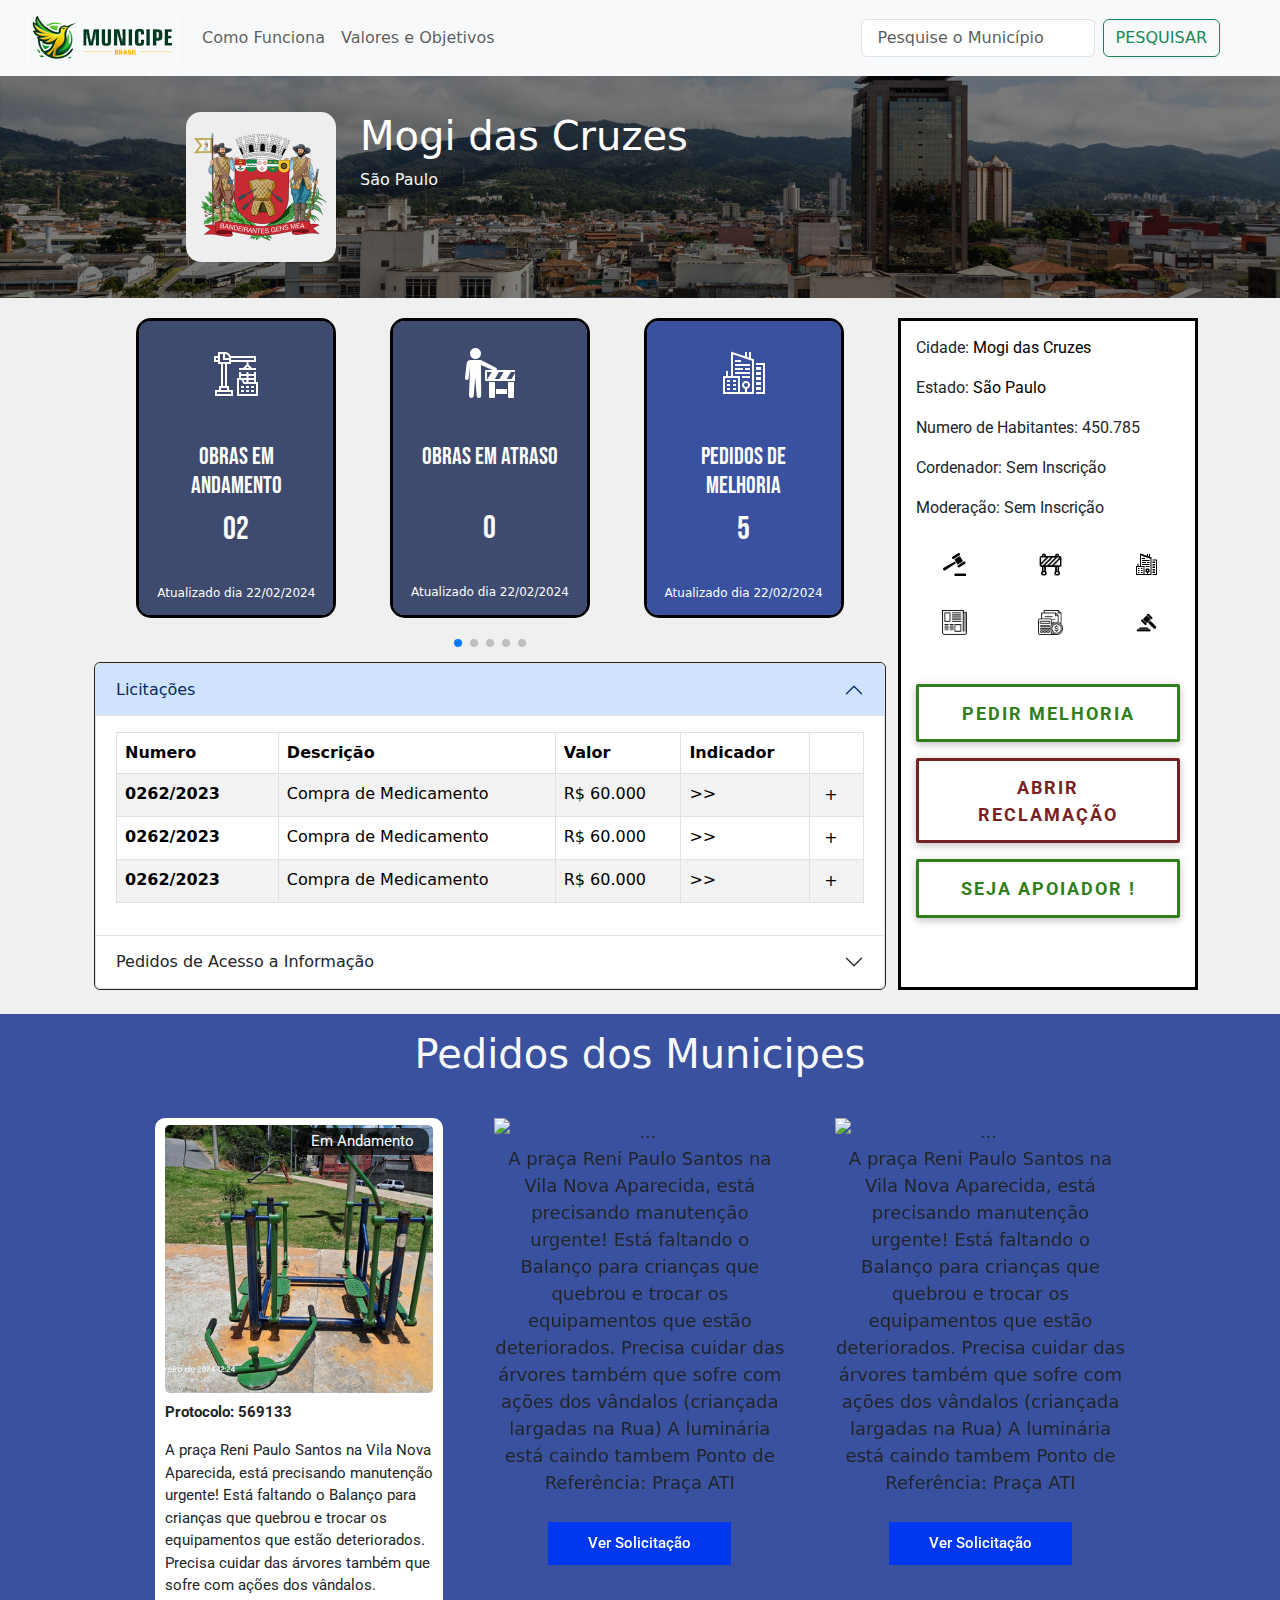
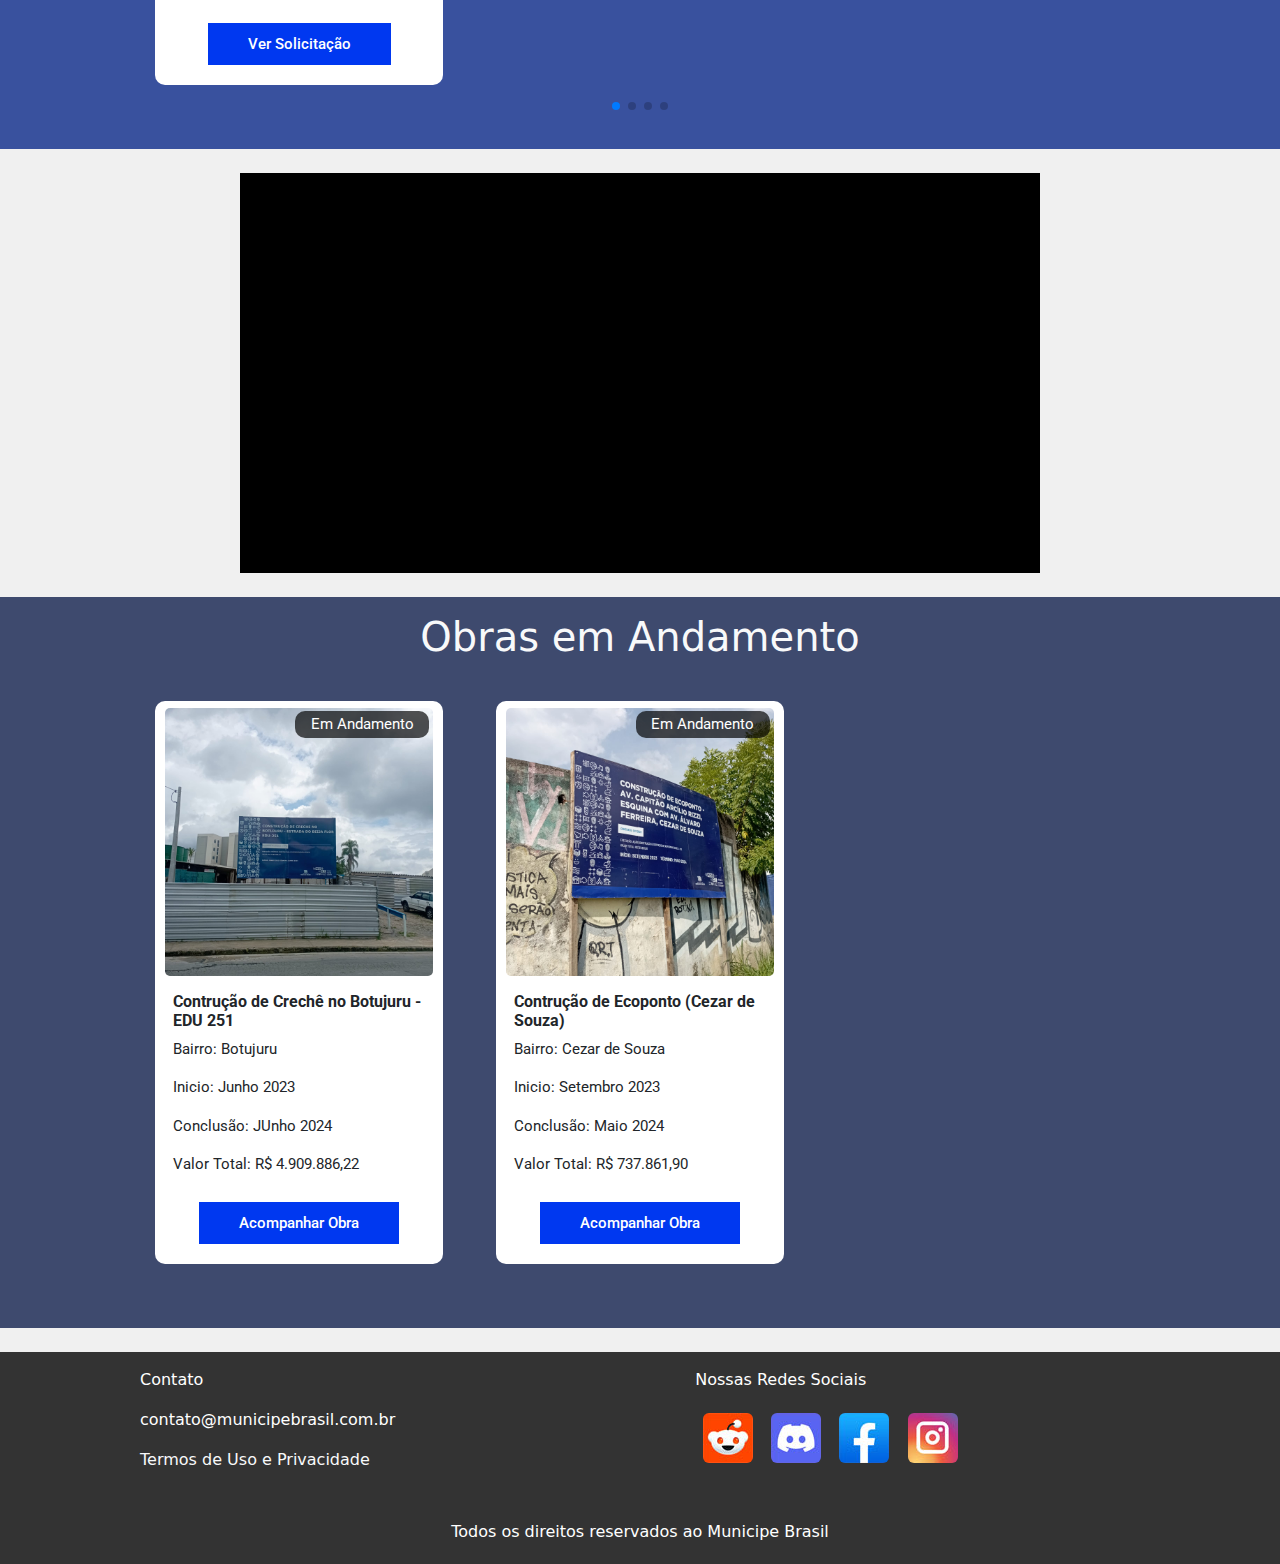
==== Index.html @ 475b44c8 "teste" ====
<!DOCTYPE html>
<html lang="pt-br">

<head>
  <meta charset="UTF-8">
  <meta name="viewport" content="width=device-width, initial-scale=1.0">
  <title>Mogi das Cruzes</title>
  <link rel="stylesheet" href="CSS/bootstrap.min.css">
  <link rel="stylesheet" href="https://cdn.jsdelivr.net/npm/swiper@11/swiper-bundle.min.css" />
  <link rel="stylesheet" href="CSS/style.css">
  <script src="JavaScript/bootstrap.min.js"></script>
  <script src="https://cdn.jsdelivr.net/npm/swiper@11/swiper-bundle.min.js"></script>
  <script src="JavaScript/script.js"></script>
</head>

<body>

  <nav class="navbar navbar-expand-lg bg-body-tertiary responsive_navbar">
    <div class="container-fluid">
      <a class="navbar-brand ps-3" href="index.html">
        <img src="IMG/Logo/Logo-Completo-Horizontal.png" alt=""></a>
      <button class="navbar-toggler" type="button" data-bs-toggle="collapse" data-bs-target="#navbarSupportedContent"
        aria-controls="navbarSupportedContent" aria-expanded="false" aria-label="Toggle navigation">
        <span class="navbar-toggler-icon"></span>
      </button>
      <div class="collapse navbar-collapse" id="navbarSupportedContent">
        <ul class="navbar-nav me-auto mb-2 mb-lg-0">
          <li class="nav-item">
            <a class="nav-link" href="#">Como Funciona</a>
          </li>
          <li class="nav-item">
            <a class="nav-link" href="#">Valores e Objetivos</a>
          </li>
        </ul>
        <form class="d-flex pe-5" role="search">
          <input class="form-control me-2 ps-3 pe-3" type="search" placeholder="Pesquise o Município"
            aria-label="Search">
          <button class="btn btn-outline-success" type="submit">PESQUISAR</button>
        </form>
      </div>
    </div>
  </nav>

  <!-- Header Prefeitura -->

  <section class="fundo_section_prefeitura container-fluid">
    <div class="container-fluid">
      <div class="row text-center p-3">
        <div class="col remover_coluna"></div>
        <div class="col logo_cidade">
          <img class="imagem-fluid" src="MogiDasCruzes/Logo_IMG/logo-mogi-das-cruzes.jpg" alt="">
        </div>
        <div class="col-6 text-start text-light reponsive_prefeitura">
          <a href="index.html" class="text_link_branco">
            <h1>Mogi das Cruzes</h1>
          </a>
          <p>São Paulo</p>
        </div>
        <div class="col remover_coluna"></div>
        <div class="col remover_coluna"></div>
      </div>
    </div>
  </section>

  <section>
    <div class="row container d-flex m-auto">
      <div class="col">
        <div class="flex_colum">
          <div class="largura_responsiva_unica">
            <div class="swiper mySwiper">
              <div class="swiper-wrapper">
                <div class="swiper-slide">
                  <div class="card1">
                    <div class="card__content1">
                      <br>
                      <div class="img_card">
                        <img src="IMG/Icones/contrucao-obra.png" alt="">
                      </div>
                      <div class="text_card">
                        <h4>Obras em Andamento</h4>
                        <h2>02</h2>
                        <p>Atualizado dia 22/02/2024</p>
                      </div>
                    </div>
                  </div>
                </div>
                <div class="swiper-slide">
                  <div class="card1">
                    <div class="card__content1">
                      <br>
                      <div class="img_card">
                        <img src="IMG/Icones/obra-parada.png" alt="">
                      </div>
                      <div class="text_card">
                        <h4>Obras em Atraso</h4>
                        <h2 style="margin-top: 28px;">0</h2>
                        <p>Atualizado dia 22/02/2024</p>
                      </div>
                    </div>
                  </div>
                </div>
                <div class="swiper-slide">
                  <div class="card1">
                    <div class="card__content1" style="background-color: #39519e;">
                      <br>
                      <div class="img_card">
                        <img src="IMG/Icones/pedido-melhoria.png" alt="">
                      </div>
                      <div class="text_card">
                        <h4>Pedidos de Melhoria</h4>
                        <h2>5</h2>
                        <p>Atualizado dia 22/02/2024</p>
                      </div>
                    </div>
                  </div>
                </div>
                <div class="swiper-slide">
                  <div class="swiper-slide">
                    <div class="card1">
                      <div class="card__content1" style="background-color: #39519e;">
                        <br>
                        <div class="img_card">
                          <img src="IMG/Icones/pedido-aberto.png" alt="">
                        </div>
                        <div class="text_card">
                          <h4>Pedidos em Aberto</h4>
                          <h2 style="margin-top: 28px;">5</h2>
                          <p>Atualizado dia 22/02/2024</p>
                        </div>
                      </div>
                    </div>
                  </div>
                </div>
                <div class="swiper-slide">
                  <div class="swiper-slide">
                    <div class="card1">
                      <div class="card__content1" style="background-color: #5c496e;">
                        <br>
                        <div class="img_card">
                          <img src="IMG/Icones/acesso-informacao.png" alt="">
                        </div>
                        <div class="text_card">
                          <h4>Acesso a Informação</h4>
                          <h2>0</h2>
                          <p>Atualizado dia 22/02/2024</p>
                        </div>
                      </div>
                    </div>
                  </div>
                </div>
              </div>
              <br>
              <div class="swiper-pagination"></div>
              <div class="swiper-button-next"></div>
              <div class="swiper-button-prev"></div>
            </div>
          </div>
          <div class="accordion border border-dark rounded" id="accordionExample">
            <div class="accordion-item ">
              <h2 class="accordion-header">
                <button class="accordion-button" type="button" data-bs-toggle="collapse" data-bs-target="#collapseOne"
                  aria-expanded="true" aria-controls="collapseOne">
                  Licitações
                </button>
              </h2>
              <div id="collapseOne" class="accordion-collapse collapse show" data-bs-parent="#accordionExample">
                <div class="accordion-body">
                  <table class="table table-striped table-bordered" id="myTable">
                    <thead>
                      <tr>
                        <th scope="col" class="tabela_numero">Numero</th>
                        <th scope="col" class="tabela_descricao">Descrição</th>
                        <th scope="col" class="tabela_valor">Valor</th>
                        <th scope="col" class="tabela_indicador">Indicador</th>
                        <th scope="col" class="tabela_button1"></th>
                        <th scope="col" class="tabela_button_mobile"></th>
                      </tr>
                    </thead>
                    <tbody class="text-start">
                      <tr>
                        <th scope="row">
                          <span class="me-3">0262/2023</span>
                          <button class="btn btn-primary button_tabela_mobile" type="button" data-bs-toggle="collapse"
                            data-bs-target="#collapseExample1" aria-expanded="false" aria-controls="collapseExample">
                            Abrir Licitação </button>
                          <div class="collapse mt-2" id="collapseExample1">
                            <div class="card card-body">
                              <p>Numero: 0262/2023</p>
                              <p>Descrição: Compra de Medicamento</p>
                              <p>Valor: R$ 60.000</p>
                              <a href="#">
                                <p>Ver Mais detalhes</p>
                              </a>
                            </div>
                          </div>
                        </th>
                        <td class="tabela_descricao">Compra de Medicamento</td>
                        <td class="tabela_valor">R$ 60.000</td>
                        <td class="tabela_indicador">>></td>
                        <td colspan="2" class="button_mais"><button> + </button></td>
                      </tr>
                      <tr>
                        <th scope="row">
                          <span class="me-3">0262/2023</span>
                          <button class="btn btn-primary button_tabela_mobile" type="button" data-bs-toggle="collapse"
                            data-bs-target="#collapseExample2" aria-expanded="false" aria-controls="collapseExample">
                            Abrir Licitação </button>
                          <div class="collapse mt-2" id="collapseExample2">
                            <div class="card card-body">
                              <p>Numero: 0262/2023</p>
                              <p>Descrição: Compra de Medicamento</p>
                              <p>Valor: R$ 60.000</p>
                              <a href="#">
                                <p>Ver Mais detalhes</p>
                              </a>
                            </div>
                          </div>
                        </th>
                        <td class="tabela_descricao">Compra de Medicamento</td>
                        <td class="tabela_valor">R$ 60.000</td>
                        <td class="tabela_indicador">>></td>
                        <td colspan="2" class="button_mais"><button> + </button></td>
                      </tr>
                      <tr>
                        <th scope="row">
                          <span class="me-3">0262/2023</span>
                          <button class="btn btn-primary button_tabela_mobile" type="button" data-bs-toggle="collapse"
                            data-bs-target="#collapseExample3" aria-expanded="false" aria-controls="collapseExample">
                            Abrir Licitação </button>
                          <div class="collapse mt-2" id="collapseExample3">
                            <div class="card card-body">
                              <p>Numero: 0262/2023</p>
                              <p>Descrição: Compra de Medicamento</p>
                              <p>Valor: R$ 60.000</p>
                              <a href="#">
                                <p>Ver Mais detalhes</p>
                              </a>
                            </div>
                          </div>
                        </th>
                        <td class="tabela_descricao">Compra de Medicamento</td>
                        <td class="tabela_valor">R$ 60.000</td>
                        <td class="tabela_indicador">>></td>
                        <td colspan="2" class="button_mais"><button> + </button></td>
                      </tr>
                    </tbody>
                  </table>
                </div>
              </div>
            </div>
            <div class="accordion-item">
              <h2 class="accordion-header">
                <button class="accordion-button collapsed" type="button" data-bs-toggle="collapse"
                  data-bs-target="#collapseTwo" aria-expanded="false" aria-controls="collapseTwo">
                  Pedidos de Acesso a Informação
                </button>
              </h2>
              <div id="collapseTwo" class="accordion-collapse collapse" data-bs-parent="#accordionExample">
                <table class="table table-striped table-bordered" id="myTable">
                  <thead>
                    <tr>
                      <th scope="col" class="tabela_numero">Numero</th>
                      <th scope="col" class="tabela_descricao_2">Descrição</th>
                    </tr>
                  </thead>
                  <tbody class="text-start">
                    <tr>
                      <th scope="row">0262/2023</th>
                      <td class="tabela_descricao_2">Solicitamos acesso às informações referentes ao
                        pedido 2526/2023, uma vez que durante a licitação não foram identificadas as
                        marcas dos produtos adquiridos. Agradecemos sua colaboração.
                      </td>
                    </tr>
                    <tr>
                      <th scope="row">0262/2023</th>
                      <td class="tabela_descricao_2">Gostaríamos de solicitar acesso às informações
                        pertinentes ao pedido 2526/2023. Durante o processo de licitação, identificamos a ausência das
                        marcas dos produtos adquiridos, o que levanta questões importantes sobre a transparência
                        do procedimento. Agradecemos antecipadamente
                        por sua pronta cooperação e esforços para esclarecer essa questão.</td>
                    </tr>
                    <tr>
                      <th scope="row">0262/2023</th>
                      <td class="tabela_descricao_2">Em busca da transparência e integridade em nossas operações,
                        solicitamos acesso às informações relacionadas ao pedido 2526/2023. Reconhecemos a
                        importância de documentar detalhadamente cada etapa do processo de aquisição e estamos
                        empenhados em assegurar que todas as informações relevantes estejam disponíveis.
                        Agradecemos sua atenção e colaboração neste assunto.</td>
                    </tr>
                  </tbody>
                </table>
              </div>
            </div>
          </div>
        </div>
      </div>
      <div class="col-6 coluna_information">
        <p>Cidade: <a href="" class="text-decoration-none text-black">Mogi das Cruzes</a></p>
        <p>Estado: <a href="" class="text-decoration-none text-black">São Paulo</a></p>
        <p>Numero de Habitantes: 450.785</p>
        <p>Cordenador: Sem Inscrição</p>
        <p>Moderação: Sem Inscrição</p>
        <div class="row text-center">
          <div class="col">
            <a href="Licitacao.html">
              <button title="Licitação">
                <span class="btn_coluna_informacao_icone">
                  <img src="IMG/Icones/martelo-licitacao.png" alt="">
                </span>
              </button>
            </a>
          </div>
          <div class="col">
            <a href="#" target="_blank">
              <button title="Obras e Projetos da Cidade">
                <span class="btn_coluna_informacao_icone">
                  <img src="IMG/Icones/obras-rodoviarias.png" alt="">
                </span>
              </button>
            </a>
          </div>
          <div class="col">
            <a href="#">
              <button title="Pedidos de Melhoria">
                <span class="btn_coluna_informacao_icone">
                  <img src="IMG/Icones/pedido-melhoria-black.png" alt="">
                </span>
              </button>
            </a>
          </div>
        </div>
        <div class="row text-center">
          <div class="col">
            <a href="#">
              <button title="Acesso a Informação">
                <span class="btn_coluna_informacao_icone">
                  <img src="IMG/Icones/acesso-informacao-black.png" alt="">
                </span>
              </button>
            </a>
          </div>
          <div class="col">
            <a href="#" target="_blank">
              <button title="Prestação de Contas Municipe Brasil">
                <span class="btn_coluna_informacao_icone">
                  <img src="IMG/Icones/prestacao-de-contas.png" alt="">
                </span>
              </button>
            </a>
          </div>
          <div class="col">
            <a href="#" target="_blank">
              <button title="Licitação Mogi das Cruzes (Link Externo)">
                <span class="btn_coluna_informacao_icone">
                  <img src="IMG/Icones/martelo-licitacao-5.png" alt="">
                </span>
              </button>
            </a>
          </div>
        </div>
        <div class="flex_colum mt-3">
          <button type="button" class="button_verde_quadrado mt-3">Pedir Melhoria</Button>
          <button type="button" class="button_vermelho_quadrado mt-3 ">Abrir Reclamação</Button>
          <button type="button" class="button_verde_quadrado mt-3">Seja Apoiador !</Button>
        </div>
      </div>
    </div>
  </section>

  <br>

  <section style="background-color: #39519e;">
    <div class="container">
      <H1 class="text-light text-center p-3">Pedidos dos Municipes</H1>
      <div class="swiper mySwiper p-3">
        <div class="swiper-wrapper">
          <div class="swiper-slide">
            <div class="corpo-card-obras-pedidos">
              <p class="badeg_cima">Em Andamento</p>
              <img src="MogiDasCruzes/Melhorias_IMG/569133/Parque.jpg" class="card-img-top img-fluid" alt="...">
              <p class="text-start mt-2 fw-bold">Protocolo: 569133  
              </p>
              <p class="text-start">
                A praça Reni Paulo Santos na Vila Nova Aparecida, está precisando manutenção urgente!
                Está faltando o Balanço para crianças que quebrou e trocar os equipamentos que estão
                deteriorados. Precisa cuidar das árvores também que sofre com ações dos
                vândalos.
              </p>
              <a href="#" class="text-decoration-none">
                <button class="button_card">Ver Solicitação</button>
              </a>
            </div>
          </div>
          <div class="swiper-slide">
            <div class="corpo-card">
              <img src="IMG/Mogi-das-Cruzes/Obras/569133/Parque.jpg" class="card-img-top img-fluid" alt="...">
              <p class="texto-limitado">
                A praça Reni Paulo Santos na Vila Nova Aparecida, está precisando manutenção urgente!
                Está faltando o Balanço para crianças que quebrou e trocar os equipamentos que estão
                deteriorados. Precisa cuidar das árvores também que sofre com ações dos
                vândalos (criançada largadas na Rua)
                A luminária está caindo tambem Ponto de Referência: Praça ATI
              </p>
              <a href="#" class="text-decoration-none">
                <button class="button_card">Ver Solicitação</button>
              </a>
            </div>
          </div>
          <div class="swiper-slide">
            <div class="corpo-card">
              <img src="IMG/Mogi-das-Cruzes/Obras/569133/Parque.jpg" class="card-img-top img-fluid" alt="...">
              <p class="texto-limitado">
                A praça Reni Paulo Santos na Vila Nova Aparecida, está precisando manutenção urgente!
                Está faltando o Balanço para crianças que quebrou e trocar os equipamentos que estão
                deteriorados. Precisa cuidar das árvores também que sofre com ações dos
                vândalos (criançada largadas na Rua)
                A luminária está caindo tambem Ponto de Referência: Praça ATI
              </p>
              <a href="#" class="text-decoration-none">
                <button class="button_card">Ver Solicitação</button>
              </a>
            </div>
          </div>
          <div class="swiper-slide">
            <div class="corpo-card">
              <img src="IMG/Mogi-das-Cruzes/Obras/569133/Parque.jpg" class="card-img-top img-fluid" alt="...">
              <p class="texto-limitado">
                A praça Reni Paulo Santos na Vila Nova Aparecida, está precisando manutenção urgente!
                Está faltando o Balanço para crianças que quebrou e trocar os equipamentos que estão
                deteriorados. Precisa cuidar das árvores também que sofre com ações dos
                vândalos (criançada largadas na Rua)
                A luminária está caindo tambem Ponto de Referência: Praça ATI
              </p>
              <a href="#" class="text-decoration-none">
                <button class="button_card">Ver Solicitação</button>
              </a>
            </div>
          </div>
        </div>
        <br>
        <div class="swiper-pagination"></div>
      </div>
    </div>
    <br>
    </div>
  </section>

  <br>

  <section>
    <div class="banner_faça_parte">

    </div>

  </section>

  <br>

  <section style="background-color: #3e4a6e;">
    <div class="container">
      <H1 class="text-light text-center p-3">Obras em Andamento</H1>
      <div class="swiper mySwiper p-3">
        <div class="swiper-wrapper">
          <div class="swiper-slide">
            <div class="corpo-card-obras-pedidos">
              <p class="badeg_cima">Em Andamento</p>
              <img src="MogiDasCruzes/Obras_IMG/eco_ponto/003.jfif" class="card-img-top img-fluid" alt="...">
              <div class="ps-2">
                <H6 class="text-start pt-3">
                  <strong>Contrução de Ecoponto (Cezar de Souza)</strong>
                </H6>
                <div class="text-start m-0">
                  <p>Bairro: Cezar de Souza
                  <p>Inicio: Setembro 2023 </p>
                  <p>Conclusão: Maio 2024</p>
                  <p>Valor Total: R$ 737.861,90</p>
                </div>
              </div>
              <a href="#" class="text-decoration-none">
                <button class="button_card">Acompanhar Obra</button>
              </a>
            </div>
          </div>
          <div class="swiper-slide">
            <div class="corpo-card-obras-pedidos">
              <p class="badeg_cima">Em Andamento</p>
              <img src="MogiDasCruzes/Obras_IMG/creche_botujuru/001.jfif" class="card-img-top img-fluid" alt="...">
              <div class="ps-2">
                <H6 class="text-start pt-3">
                  <strong>Contrução de Crechê no Botujuru - EDU 251</strong>
                </H6>
                <div class="text-start m-0">
                  <p>Bairro: Botujuru
                  <p>Inicio: Junho 2023 </p>
                  <p>Conclusão: JUnho 2024</p>
                  <p>Valor Total: R$ 4.909.886,22</p>
                </div>
              </div>
              <a href="Obras/creche_botujuru.html" class="text-decoration-none">
                <button class="button_card">Acompanhar Obra</button>
              </a>
            </div>
          </div>
        </div>
        <br>
        <div class="swiper-pagination"></div>
      </div>
    </div>
    <br>
    </div>
  </section>

  <br>

  <footer class="background_black p-3 max">
    <div class="reponsive_flex_row max_widht_1000px m-auto">
      <div class="align-items-center ajuste_texto_footer">
        <p>Contato</p>
        <p>contato@municipebrasil.com.br</p>
        <a href="" class="text-decoration-none text-light">
          <p>Termos de Uso e Privacidade</p>
        </a>
      </div>
      <div class="icon_redesocial">
        <p>Nossas Redes Sociais</p>
        <a href="https://www.reddit.com/r/MunicipeBrasil/"><img class="rounded ms-2"
            src="IMG/Icones - Rede Social/Reddit-Icon.jpg" alt="Ícone Reddit"></a>
        <a href="https://www.reddit.com/r/MunicipeBrasil/"><img class="rounded ms-2"
            src="IMG/Icones - Rede Social/Discord-Icon.jpg" alt="Ícone Discord"></a>
        <a href="https://www.reddit.com/r/MunicipeBrasil/"><img class="rounded ms-2"
            src="IMG/Icones - Rede Social/facebook.jpg" alt="Ícone Instagram"></a>
        <a href="https://www.reddit.com/r/MunicipeBrasil/"><img class="rounded ms-2"
            src="IMG/Icones - Rede Social/Instragram.jpg" alt="Ícone Facebook"></a>
      </div>
    </div>
  </footer>
  <div class="container-fluid background_black text-center pt-3 pb-1">
    <p>Todos os direitos reservados ao Municipe Brasil </p>
  </div>

  <script>

    var swiper = new Swiper(".mySwiper", {
      slidesPerView: 3,
      spaceBetween: 30,
      loop: true,
      pagination: {
        el: ".swiper-pagination",
        clickable: true,
      },
      navigation: {
        nextEl: ".swiper-button-next",
        prevEl: ".swiper-button-prev",
      },
      breakpoints: {
        300: {
          slidesPerView: 1,
          spaceBetween: 20,
        },
        450: {
          slidesPerView: 1,
          spaceBetween: 20,
        },
        768: {
          slidesPerView: 2,
          spaceBetween: 40,
        },
        1024: {
          slidesPerView: 3,
          spaceBetween: 50,
        }
      }
    });

  </script>

</body>

</html>
---- CSS/style.css ----
@import url('https://fonts.googleapis.com/css2?family=Bebas+Neue&display=swap');
@import url('https://fonts.googleapis.com/css2?family=Roboto:ital,wght@0,100;0,300;0,400;0,500;0,700;0,900;1,100;1,300;1,400;1,500;1,700;1,900&display=swap');

body, html{
  height: 100%;
  background-color: #f0f0f0;
}

.background_black {
  background-color: #333333;
  background-size: cover;
  color: #ffffff;
}

.text_link_branco {
  text-decoration: none;
  color: #ffffff;
}

.text_link_branco:hover {
  text-decoration: none;
  color: #b9b9b9;
}

.reponsive_flex_row {
  display: flex;
  flex-direction: row;
}

.flex_colum {
  display: flex;
  flex-direction: column;
}

.icon_redesocial {
  margin-left: 300px;
}

.icon_redesocial img {
  width: 50px;
  height: 50px;
  margin: 5px;
  border-radius: 5px;
}

.icon_redesocial img {
  transition: transform 0.3s ease-in-out;
  border-radius: 5px;
}

.icon_redesocial img:hover {
  transform: scale(1.2);
  border-radius: 5px;
}

.max_widht_1000px {
  max-width: 1000px;
}

.largura_responsiva_unica {
  max-width: 790px;
  margin: auto;
}

.logo_cidade img {
  width: 150px;
  height: 150px;
  border-radius: 15px;
  border: #ffffff;
}

.fundo_section_prefeitura {
  background-image: url(fundo-mogi-das-cruzes.jpg);
  background-size: cover;
  padding-top: 20px;
  padding-bottom: 20px;
}


.coluna_information {
  max-width: 300px;
  margin-top: 20px;
  background-color: #ffffff;
  border: #000000;
  border-style: solid;
  padding: 15px;
  font-family: "Roboto";
  border-radius: 0px;
}


/* BOTÃO PERSONALIZADO COLUNA DIREITA INFORAMAÇÃO*/

.btn_coluna_informacao_icone {
  width: 50px;
  height: 50px;
  float: left;
  transition: .5s ease-in-out; 
  position: relative;
  display: block;
  overflow: hidden;
  padding: 15px;
  text-align: center;
  margin: 0 5px;
  background: transparent;
  text-transform: uppercase;
  font-weight: 900;
}

.btn_coluna_informacao_icone img {
  width: 25px;
  height: 25px;
  
}

.btn_coluna_informacao_icone:before,
.btn_coluna_informacao_icone:after {
  position: absolute;
  content: '';
  width: 100%;
  height: 4px;
  background-color: transparent;
  transition: .5s ease-in-out; 
}

.btn_coluna_informacao_icone:before {
  bottom: 0;
  left: 0;
  border-bottom: 4px solid transparent;
  border-left: 4px solid transparent;
  transform: translateX(100%);
}

.btn_coluna_informacao_icone:after {
  top: 0;
  left: 0;
  border-top: 4px solid transparent;
  border-right: 4px solid transparent;
  transform: translateX(-100%);
}

.btn_coluna_informacao_icone:hover {
  box-shadow: 0 5px 15px rgba(0, 0, 0, 0.5);
}

.btn_coluna_informacao_icone:hover:before {
  border-color: #262626;
  height: 50px;
  transform: translateX(0);
}

.btn_coluna_informacao_icone:hover:after {
  border-color: #262626;
  height: 100%;
  transform: translateX(0);
}

button {
  color: black;
  text-decoration: none;
  cursor: pointer;
  outline: none;
  border: none;
  background: transparent;
}

.button_verde_quadrado {
  font-size: 18px;
  letter-spacing: 2px;
  text-transform: uppercase;
  display: inline-block;
  text-align: center;
  font-weight: bold;
  padding: 0.7em 2em;
  border: 3px solid #307e1c;
  border-radius: 2px;
  position: relative;
  box-shadow: 0 2px 10px rgba(0, 0, 0, 0.16), 0 3px 6px rgba(0, 0, 0, 0.1);
  color: #307e1c;
  text-decoration: none;
  transition: 0.3s ease all;
  z-index: 1;
}

.button_verde_quadrado:before {
  transition: 0.5s all ease;
  position: absolute;
  top: 0;
  left: 50%;
  right: 50%;
  bottom: 0;
  opacity: 0;
  content: '';
  background-color: #307e1c;
  z-index: -1;
}

.button_verde_quadrado:hover, button:focus {
  color: white;
}

.button_verde_quadrado:hover:before, button:focus:before {
  transition: 0.5s all ease;
  left: 0;
  right: 0;
  opacity: 1;
}

.button_verde_quadrado:active {
  transform: scale(0.9);
}

.button_vermelho_quadrado {
  font-size: 18px;
  letter-spacing: 2px;
  text-transform: uppercase;
  display: inline-block;
  text-align: center;
  font-weight: bold;
  padding: 0.7em 2em;
  border: 3px solid #772222;
  border-radius: 2px;
  position: relative;
  box-shadow: 0 2px 10px rgba(0, 0, 0, 0.16), 0 3px 6px rgba(0, 0, 0, 0.1);
  color: #772222;
  text-decoration: none;
  transition: 0.3s ease all;
  z-index: 1;
}

.button_vermelho_quadrado:before {
  transition: 0.5s all ease;
  position: absolute;
  top: 0;
  left: 50%;
  right: 50%;
  bottom: 0;
  opacity: 0;
  content: '';
  background-color: #772222;
  z-index: -1;
}

.button_vermelho_quadrado:hover, button:focus {
  color: white;
}

.button_vermelho_quadrado:hover:before, button:focus:before {
  transition: 0.5s all ease;
  left: 0;
  right: 0;
  opacity: 1;
}

.button_vermelho_quadrado:active {
  transform: scale(0.9);
}

/* FIM DO CSS DO BOTÃO */

.swiper {
  width: 90%;
  height: 100%;
}

.swiper-slide {
  text-align: center;
  font-size: 18px;
  display: flex;
  justify-content: center;
  align-items: center;
}

.swiper-slide img {
  display: block;
  width: 100%;
  height: 100%;
  object-fit: cover;
}

.button_tabela {
  width: 100%;
  max-width: 100%;
}

.button_tabela_mobile,
.tabela_valor_comparativo,
.tabela_button_mobile,
.swiper-button-next,
.swiper-button-prev {
  display: none;
}

.banner_faça_parte {
  display: flex;
  background-color: #000000;
  margin: auto;
  max-width: 800px;
  height: 400px;
  width: 100%;
}

.card1 {
  margin: 20px auto;
  width: 200px;
  height: 300px;
  border-radius: 15px;
  border: #000000;
  border-style: solid;
}

.card__content1 {
  background: #3e4a6e;
  color: #ffffff;
  border-radius: 11px;
  width: 100%;
  height: 100%;
}

.img_card {
  width: 50px;
  height: 50px;
  margin: auto;
  
}

.text_card {
  margin-top: 35px;
}

.text_card h4 {
  padding-top: 10px;
  font-family: "Bebas Neue";
  max-width: 150px;
  margin: auto;
}

.text_card h2 {
  padding-top: 10px;
  font-family: "Bebas Neue";
  max-width: 150px;
  margin: auto;
}

.text_card p {
  margin-top: 35px;
  font-size: 12px;
}

.corpo-card-obras-pedidos {
  width: 288px;
  font-size: 15px;
  display: flex;
  flex-direction: column;
  border-radius: 10px;
  padding: 10px;
  background-color: #ffffff;
  font-family: "Roboto";
}

.corpo-card-obras-pedidos img {
  margin-top: 30px;
  border-radius: 5px;
}

.badeg_cima {
  margin-bottom: -60px;
  background-color: #000000ad;
  color: #ffffff;
  padding: 2px;
  width: 50%;
  border-radius: 10px;
  z-index: 1;
  margin-left: 130px;
}

.button_card {
  background-color: #0038f0;
  padding: 10px 40px;
  font-size: 15px;
  color: #ffffff;
  font-weight: 500;
  font-family: "Roboto";
  margin-bottom: 10px;
  margin-top: 10px;
}

.button_card:hover {
  background-color: #7492f3;
  color: #000000;
  font-weight: 500;
}


@media (max-width: 1000px) {
  .responsive_navbar form input {
    display: none;
  }

  .responsive_navbar form button {
    display: none;
  }
  
  .icon_redesocial {
    margin-left: 150px;
  }

  .fundo_section_prefeitura img {
    width: 120px;
    height: 120px;
  }

  .ajuste_texto_footer {
    margin-left: 50px;
  }
}

/* CELULAR */

@media (max-width: 450px) {
  .fundo_section_prefeitura img {
    width: 100px;
    height: 100px;
  }

  .remover_coluna {
    display: none;
  }

  .icon_redesocial {
    margin-left: 0px;
  }

  .reponsive_flex_row {
    display: flex;
    flex-direction: column;
  }

  .ajuste_texto_footer {
    margin-left: 0px;
  }

  .coluna_information {
    display: none;
  }
}

@media screen and (max-width: 450px) {
  .tabela_descricao,
  .tabela_valor,
  .tabela_indicador,
  .button_mais,
  .tabela_button1 {
    display: none;
  }

  .largura_responsiva_unica {
    margin: initial;
  }

  .button_tabela_mobile {
    display: inline-flex;
  }

  .ajuste_teste {
    max-width: 320px;
    width: 150%;
  }
}

@media screen and (max-width: 320px) {
  .ajuste_teste {
    max-width: 300px;
    width: 120%;
  }
}
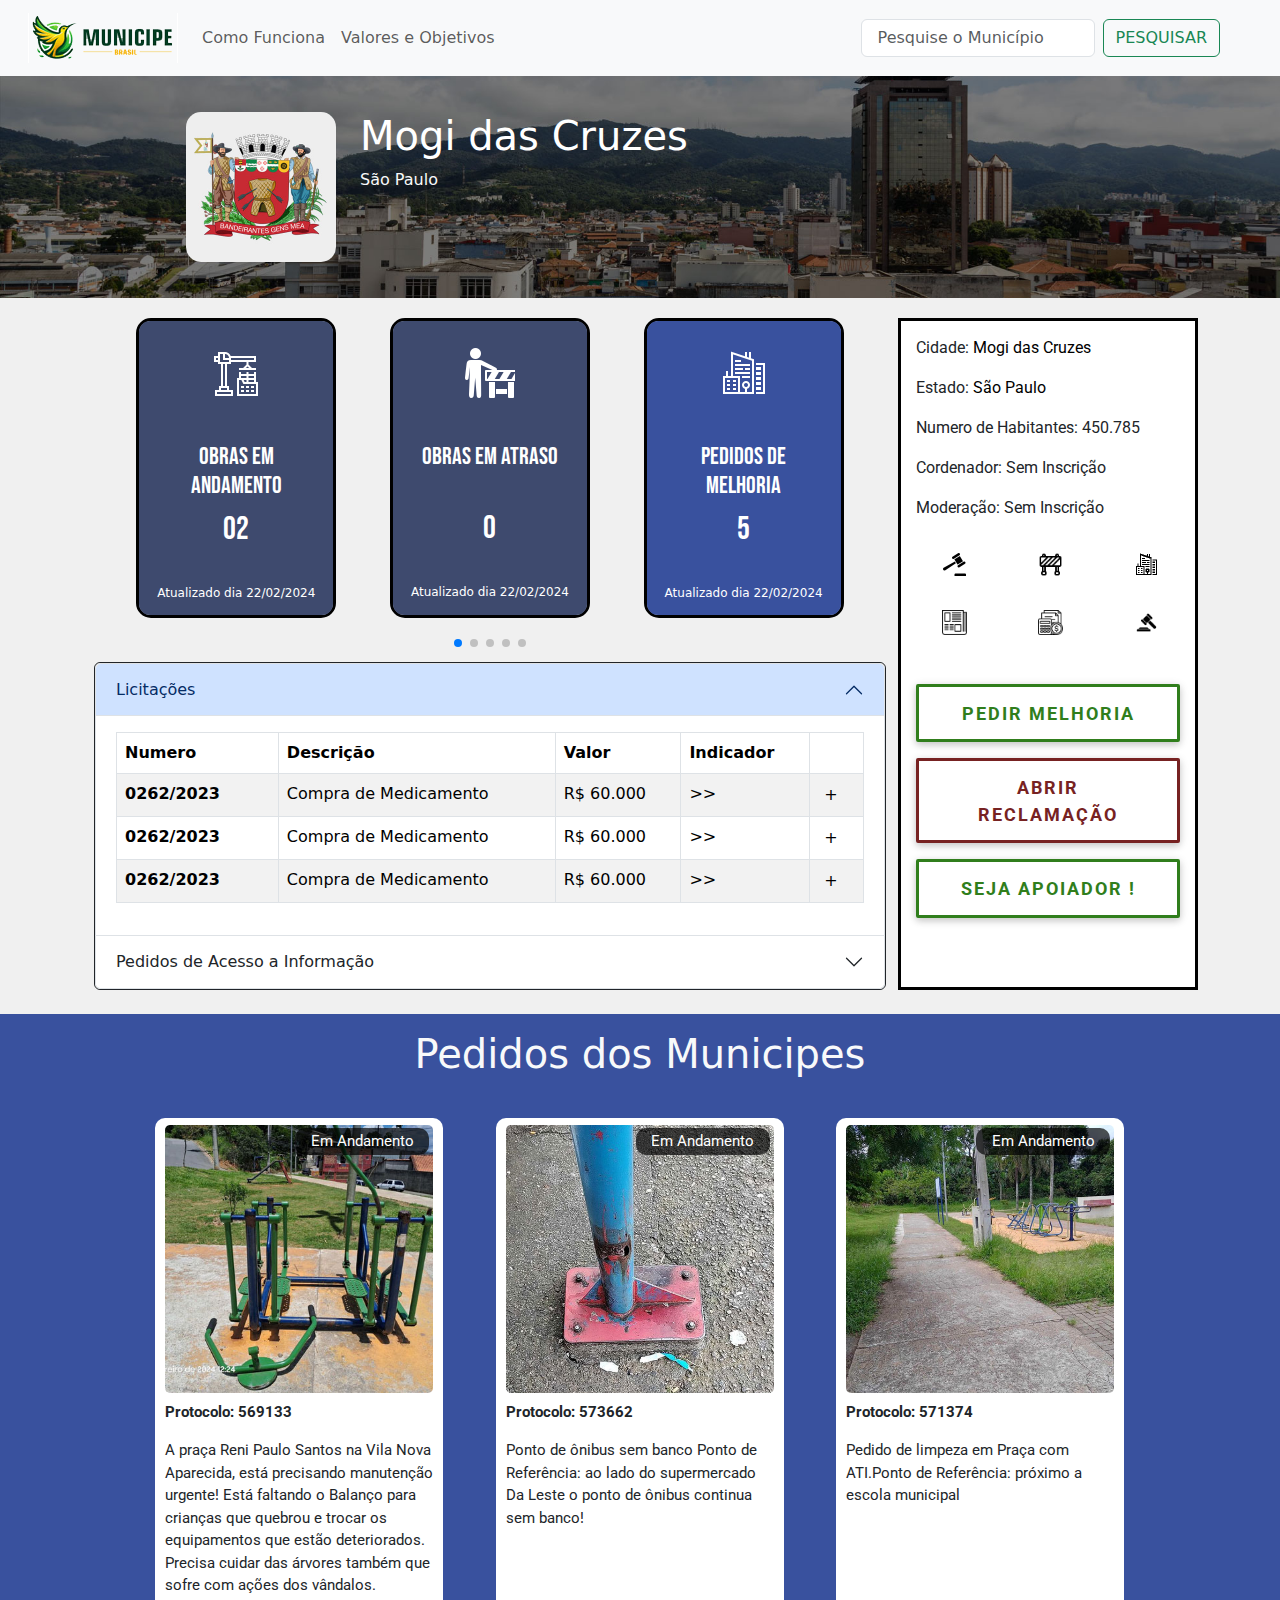
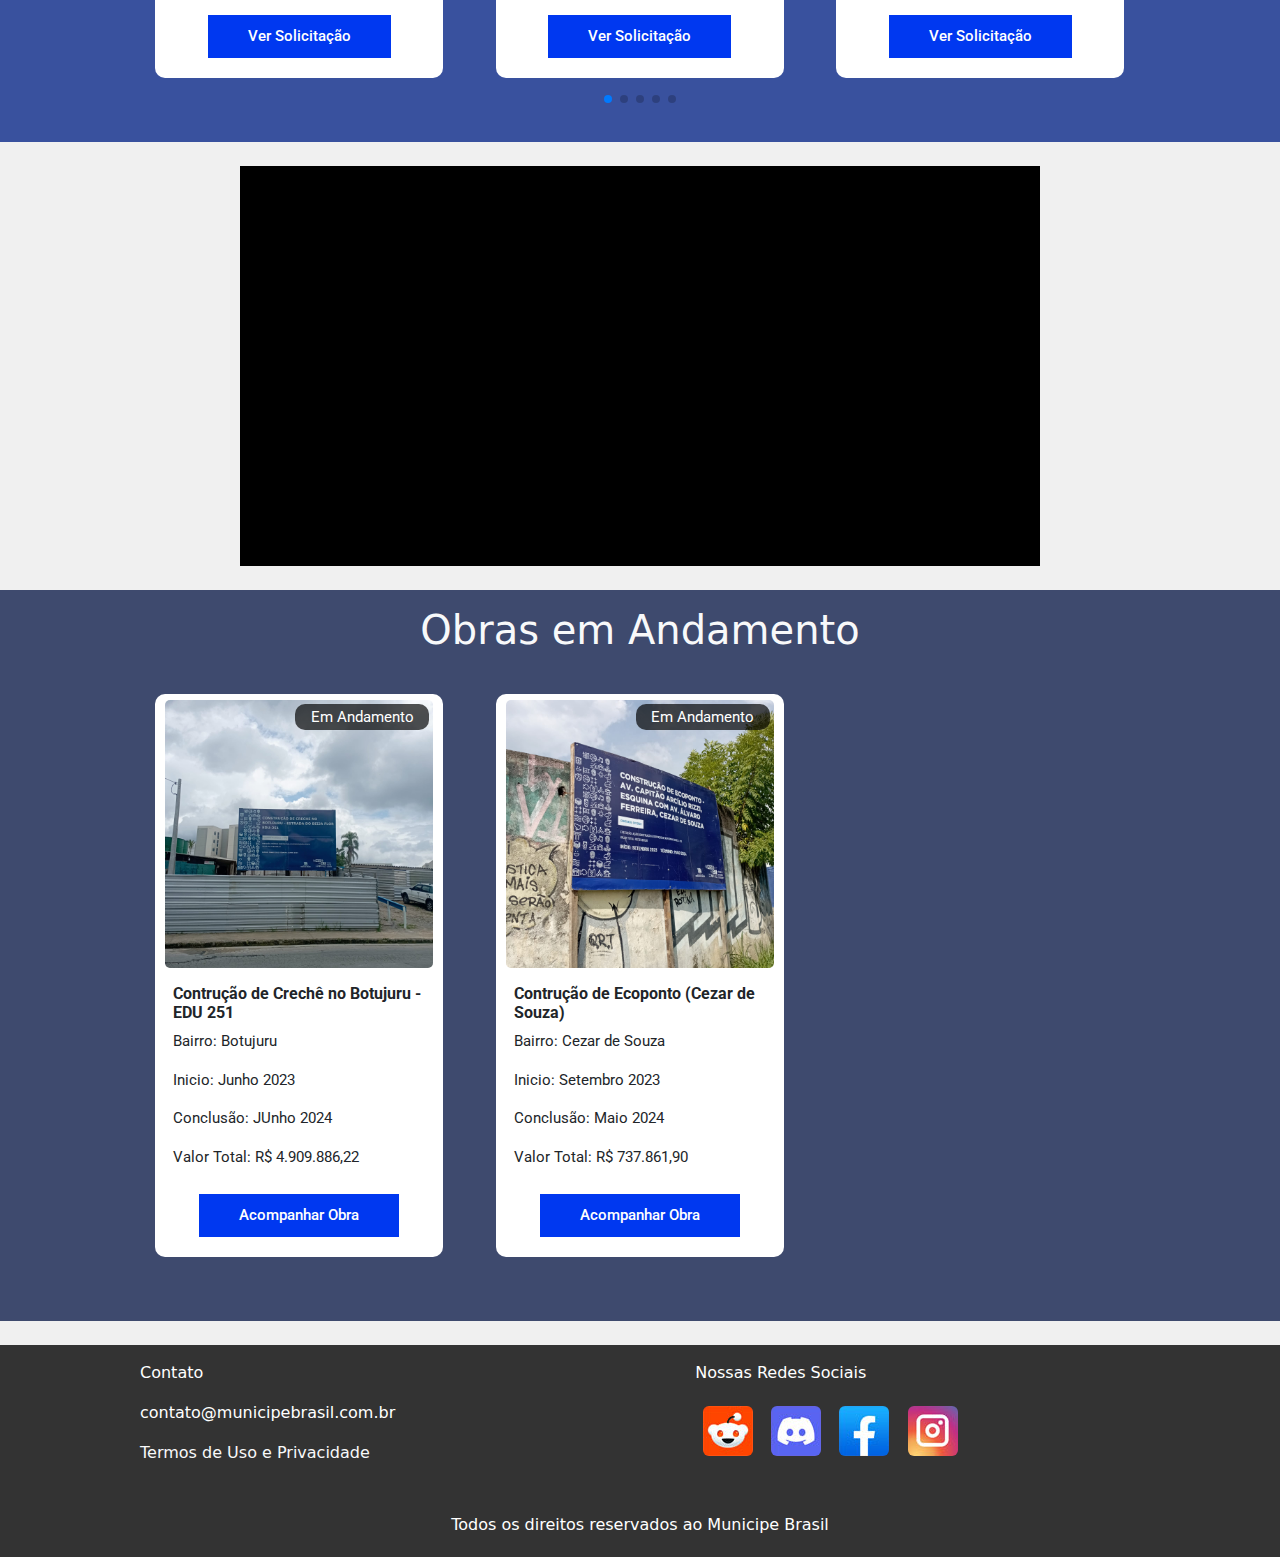
==== commit 929a3636: "Correção de Card Obras e Melhorias" ====
--- a/Index.html
+++ b/Index.html
@@ -378,9 +378,9 @@
             <div class="corpo-card-obras-pedidos">
               <p class="badeg_cima">Em Andamento</p>
               <img src="MogiDasCruzes/Melhorias_IMG/569133/Parque.jpg" class="card-img-top img-fluid" alt="...">
-              <p class="text-start mt-2 fw-bold">Protocolo: 569133  
-              </p>
-              <p class="text-start">
+              <p class="text-start mt-2 fw-bold">Protocolo: 569133
+              </p>
+              <p class="text-start height_150px">
                 A praça Reni Paulo Santos na Vila Nova Aparecida, está precisando manutenção urgente!
                 Está faltando o Balanço para crianças que quebrou e trocar os equipamentos que estão
                 deteriorados. Precisa cuidar das árvores também que sofre com ações dos
@@ -392,14 +392,14 @@
             </div>
           </div>
           <div class="swiper-slide">
-            <div class="corpo-card">
-              <img src="IMG/Mogi-das-Cruzes/Obras/569133/Parque.jpg" class="card-img-top img-fluid" alt="...">
-              <p class="texto-limitado">
-                A praça Reni Paulo Santos na Vila Nova Aparecida, está precisando manutenção urgente!
-                Está faltando o Balanço para crianças que quebrou e trocar os equipamentos que estão
-                deteriorados. Precisa cuidar das árvores também que sofre com ações dos
-                vândalos (criançada largadas na Rua)
-                A luminária está caindo tambem Ponto de Referência: Praça ATI
+            <div class="corpo-card-obras-pedidos">
+              <p class="badeg_cima">Em Andamento</p>
+              <img src="MogiDasCruzes/Melhorias_IMG/573662/001.jpg" class="card-img-top img-fluid" alt="...">
+              <p class="text-start mt-2 fw-bold">Protocolo: 573662
+              </p>
+              <p class="text-start height_150px">
+                Ponto de ônibus sem banco Ponto de Referência: ao lado do supermercado Da Leste o
+                ponto de ônibus continua sem banco!
               </p>
               <a href="#" class="text-decoration-none">
                 <button class="button_card">Ver Solicitação</button>
@@ -407,14 +407,13 @@
             </div>
           </div>
           <div class="swiper-slide">
-            <div class="corpo-card">
-              <img src="IMG/Mogi-das-Cruzes/Obras/569133/Parque.jpg" class="card-img-top img-fluid" alt="...">
-              <p class="texto-limitado">
-                A praça Reni Paulo Santos na Vila Nova Aparecida, está precisando manutenção urgente!
-                Está faltando o Balanço para crianças que quebrou e trocar os equipamentos que estão
-                deteriorados. Precisa cuidar das árvores também que sofre com ações dos
-                vândalos (criançada largadas na Rua)
-                A luminária está caindo tambem Ponto de Referência: Praça ATI
+            <div class="corpo-card-obras-pedidos">
+              <p class="badeg_cima">Em Andamento</p>
+              <img src="MogiDasCruzes/Melhorias_IMG/571374/001.jpg" class="card-img-top img-fluid" alt="...">
+              <p class="text-start mt-2 fw-bold">Protocolo: 571374
+              </p>
+              <p class="text-start height_150px">
+                Pedido de limpeza em Praça com ATI.Ponto de Referência: próximo a escola municipal
               </p>
               <a href="#" class="text-decoration-none">
                 <button class="button_card">Ver Solicitação</button>
@@ -422,14 +421,29 @@
             </div>
           </div>
           <div class="swiper-slide">
-            <div class="corpo-card">
-              <img src="IMG/Mogi-das-Cruzes/Obras/569133/Parque.jpg" class="card-img-top img-fluid" alt="...">
-              <p class="texto-limitado">
-                A praça Reni Paulo Santos na Vila Nova Aparecida, está precisando manutenção urgente!
-                Está faltando o Balanço para crianças que quebrou e trocar os equipamentos que estão
-                deteriorados. Precisa cuidar das árvores também que sofre com ações dos
-                vândalos (criançada largadas na Rua)
-                A luminária está caindo tambem Ponto de Referência: Praça ATI
+            <div class="corpo-card-obras-pedidos">
+              <p class="badeg_cima">Em Andamento</p>
+              <img src="MogiDasCruzes/Melhorias_IMG/573367/001.jpg" class="card-img-top img-fluid" alt="...">
+              <p class="text-start mt-2 fw-bold">Protocolo: 573367
+              </p>
+              <p class="text-start height_150px">
+                Como sempre a grama nas praças do Pq Olimpico estão altas, o que gera descarte ilegal de materiais e 
+                proliferação de ratos é baratas. 
+                Ponto de Referência: próximo ao Ecoponto
+              </p>
+              <a href="#" class="text-decoration-none">
+                <button class="button_card">Ver Solicitação</button>
+              </a>
+            </div>
+          </div>
+          <div class="swiper-slide">
+            <div class="corpo-card-obras-pedidos">
+              <p class="badeg_cima">Em Andamento</p>
+              <img src="MogiDasCruzes/Melhorias_IMG/578504/001.jpg" class="card-img-top img-fluid" alt="...">
+              <p class="text-start mt-2 fw-bold">Protocolo: 578504
+              </p>
+              <p class="text-start height_150px">
+                Placa de sinalização danificada. Ponto de Referência: em frente ao número 2283
               </p>
               <a href="#" class="text-decoration-none">
                 <button class="button_card">Ver Solicitação</button>
--- a/CSS/style.css
+++ b/CSS/style.css
@@ -391,6 +391,9 @@
   font-weight: 500;
 }
 
+.height_150px {
+  height: 150px;
+}
 
 @media (max-width: 1000px) {
   .responsive_navbar form input {
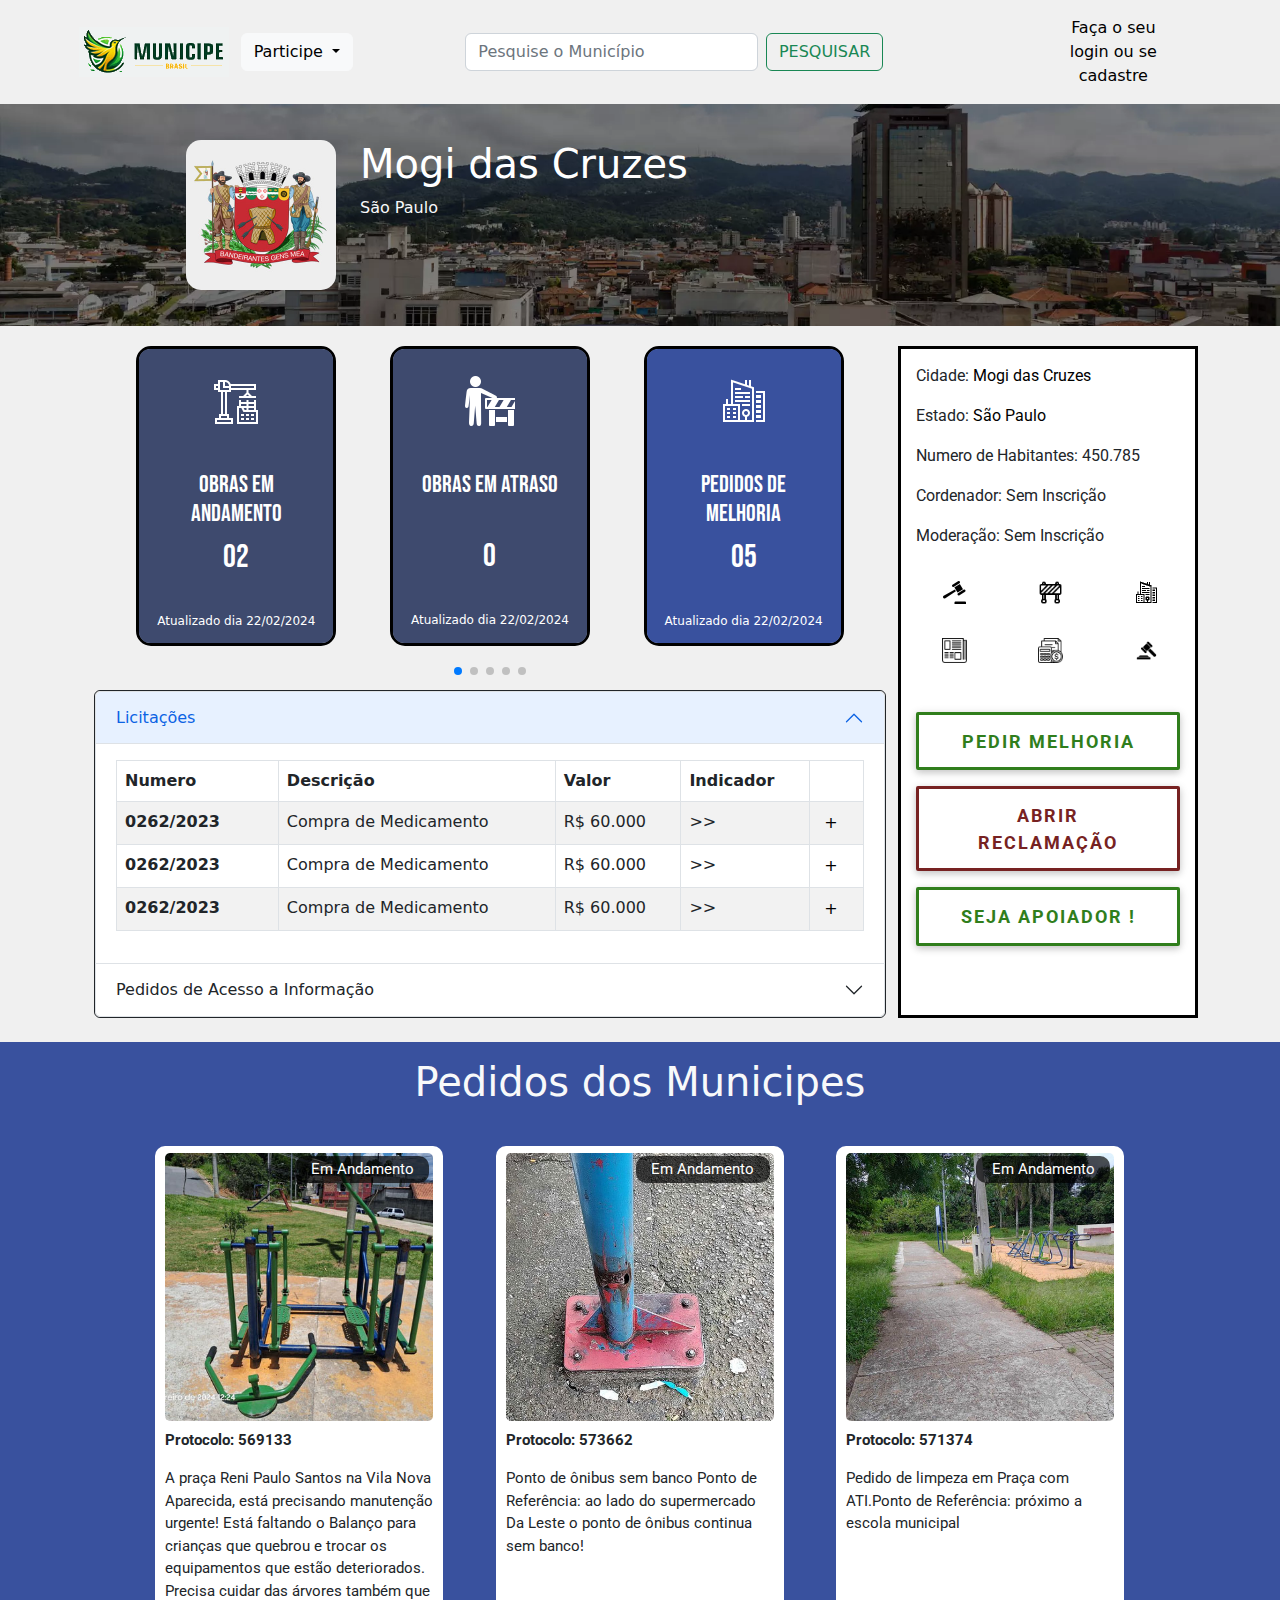
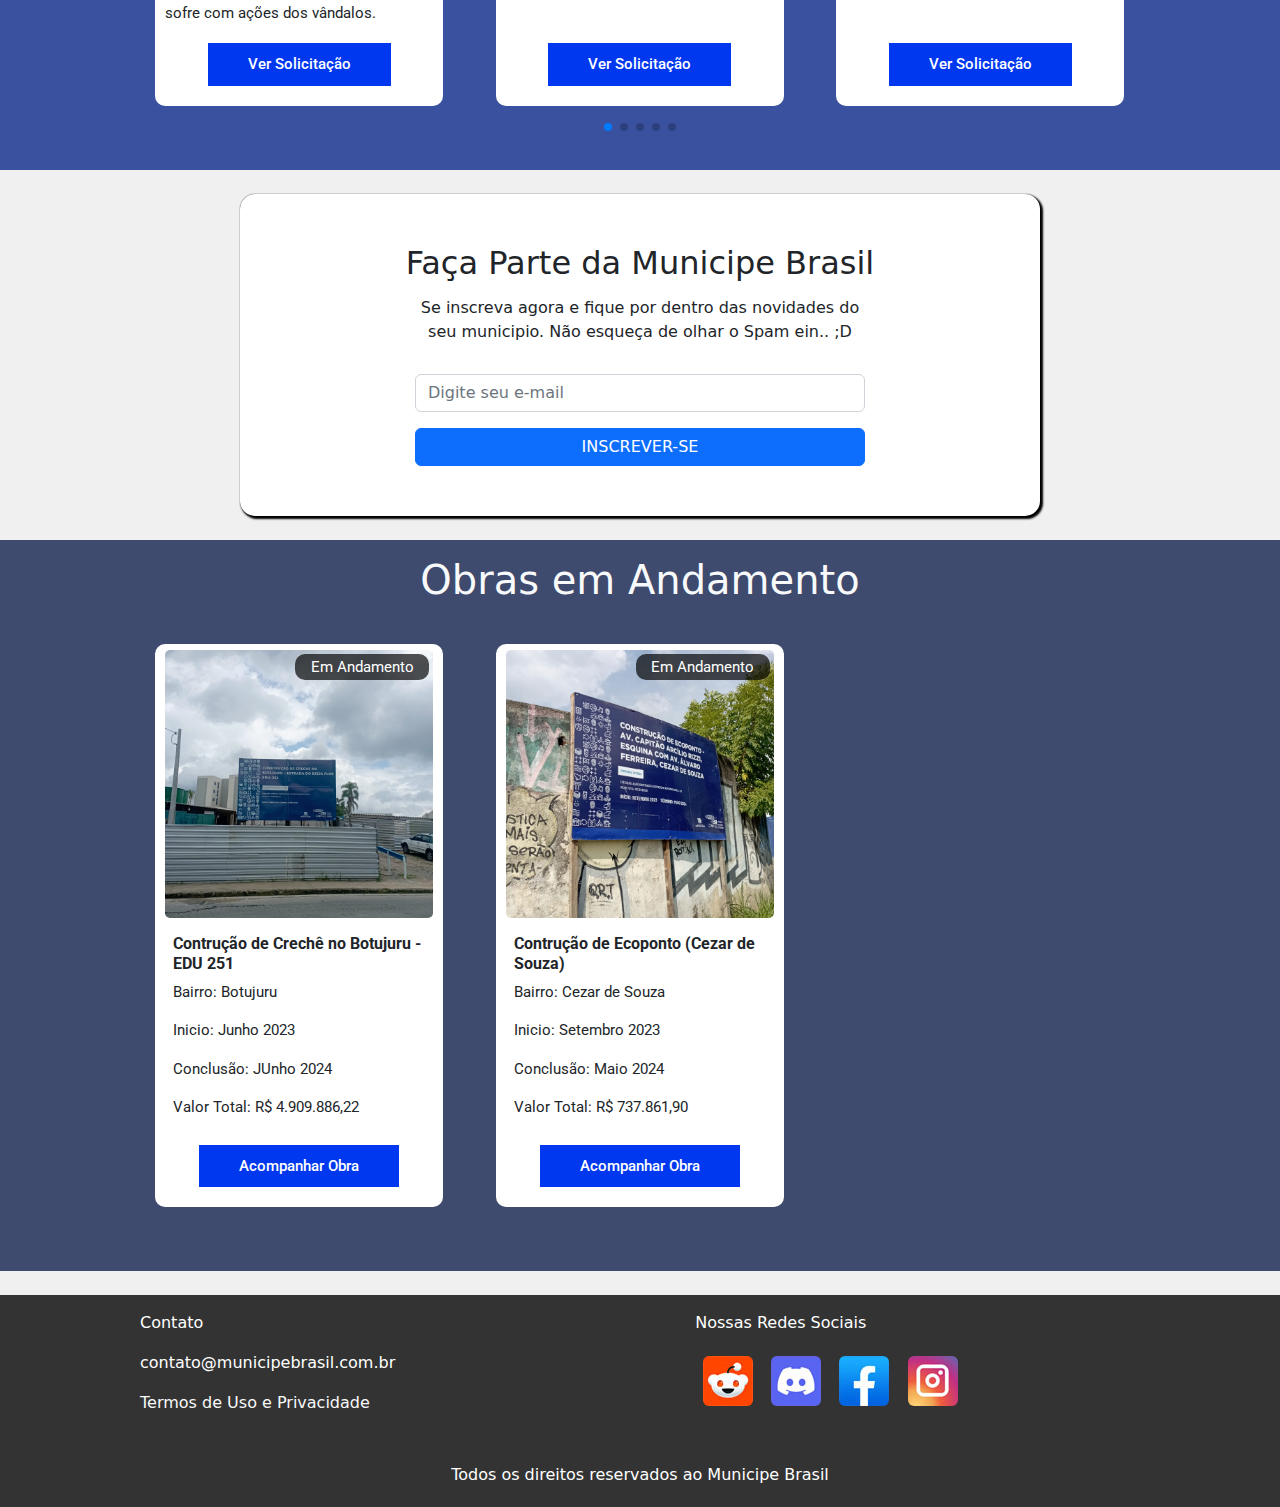
==== commit c6b336ab: "menu mobile" ====
--- a/Index.html
+++ b/Index.html
@@ -8,35 +8,70 @@
   <link rel="stylesheet" href="CSS/bootstrap.min.css">
   <link rel="stylesheet" href="https://cdn.jsdelivr.net/npm/swiper@11/swiper-bundle.min.css" />
   <link rel="stylesheet" href="CSS/style.css">
+  <script src="https://cdn.jsdelivr.net/npm/swiper@11/swiper-bundle.min.js"></script>
   <script src="JavaScript/bootstrap.min.js"></script>
-  <script src="https://cdn.jsdelivr.net/npm/swiper@11/swiper-bundle.min.js"></script>
   <script src="JavaScript/script.js"></script>
+  <script src="https://cdn.jsdelivr.net/npm/@popperjs/core@2.11.6/dist/umd/popper.min.js"
+    integrity="sha384-oBqDVmMz9ATKxIep9tiCxS/Z9fNfEXiDAYTujMAeBAsjFuCZSmKbSSUnQlmh/jp3"
+    crossorigin="anonymous"></script>
+  <script src="JavaScript/bootstrap.min.js"></script>
 </head>
 
 <body>
 
-  <nav class="navbar navbar-expand-lg bg-body-tertiary responsive_navbar">
-    <div class="container-fluid">
-      <a class="navbar-brand ps-3" href="index.html">
-        <img src="IMG/Logo/Logo-Completo-Horizontal.png" alt=""></a>
-      <button class="navbar-toggler" type="button" data-bs-toggle="collapse" data-bs-target="#navbarSupportedContent"
-        aria-controls="navbarSupportedContent" aria-expanded="false" aria-label="Toggle navigation">
-        <span class="navbar-toggler-icon"></span>
-      </button>
-      <div class="collapse navbar-collapse" id="navbarSupportedContent">
-        <ul class="navbar-nav me-auto mb-2 mb-lg-0">
-          <li class="nav-item">
-            <a class="nav-link" href="#">Como Funciona</a>
-          </li>
-          <li class="nav-item">
-            <a class="nav-link" href="#">Valores e Objetivos</a>
-          </li>
-        </ul>
-        <form class="d-flex pe-5" role="search">
-          <input class="form-control me-2 ps-3 pe-3" type="search" placeholder="Pesquise o Município"
-            aria-label="Search">
-          <button class="btn btn-outline-success" type="submit">PESQUISAR</button>
+  <nav class="container-fluid p-3">
+    <div class="row align-items-center">
+      <div class="col text-end">
+        <a class="" href="index.html">
+          <img src="IMG/Logo/Logo-Completo-Horizontal.png" alt="">
+        </a>
+      </div>
+      <div class="col text-start p-0">
+        <div class="dropdown desaparecer_mobile">
+          <button class="btn btn-light dropdown-toggle" type="button" data-bs-toggle="dropdown" aria-expanded="false">
+            Participe
+          </button>
+          <ul class="dropdown-menu">
+            <li><a class="dropdown-item" href="#">Como Funciona</a></li>
+            <li><a class="dropdown-item" href="#">Missão e Valores</a></li>
+            <li><a class="dropdown-item" href="#">Cronograma</a></li>
+          </ul>
+        </div>
+      </div>
+      <div class="col-5 text-start me-5 ajuste_barra_pesquisa_desktop desaparecer_mobile">
+        <form class="flex_row" role="search">
+          <input class="form-control" type="search" placeholder="Pesquise o Município" aria-label="Search">
+          <button class="btn btn-outline-success ms-2" type="submit">PESQUISAR</button>
         </form>
+      </div>
+      <div class="col flex_row me-2 align-items-center">
+        <!-- <div>
+          <img src="IMG/Icones/user.png" alt="">
+        </div> -->
+        <div class="desaparecer_mobile">
+          <a href="" class="text-decoration-none">
+            <p class="flex_row ajuste_faca_login_desktop">Faça o seu login ou se cadastre</p>
+          </a>
+        </div>
+        <div id="menuMobile" class="desaparecer_desktop">
+          <input type="checkbox"/>
+          <span></span>
+          <span></span>
+          <span></span>
+          <ul id="menuArea">
+            <h3 class="mt-3 fw-bold">Mogi das Cruzes</h3>
+            <li><a href="#">Todas Licitações</a></li>
+            <li><a href="#">Obras e Projetos</a></li>
+            <li><a href="#">Pedidos dos Municipes</a></li>
+            <li><a href="#">Acesso a informação</a></li>
+            <br>
+            <div class="">
+            <button type="button" class="btn btn-success pe-3 ps-3">Pedir Melhoria </button>
+            <button type="button" class="btn btn-danger mt-3 pe-2 ps-2">Abrir Reclamação</button>
+            <button type="button" class="btn btn-success mt-3 pe-3 ps-3">Seja Apoiador!</button>
+            </div>
+          </ul>
+        </div>
       </div>
     </div>
   </nav>
@@ -108,7 +143,7 @@
                       </div>
                       <div class="text_card">
                         <h4>Pedidos de Melhoria</h4>
-                        <h2>5</h2>
+                        <h2>05</h2>
                         <p>Atualizado dia 22/02/2024</p>
                       </div>
                     </div>
@@ -124,7 +159,7 @@
                         </div>
                         <div class="text_card">
                           <h4>Pedidos em Aberto</h4>
-                          <h2 style="margin-top: 28px;">5</h2>
+                          <h2 style="margin-top: 28px;">05</h2>
                           <p>Atualizado dia 22/02/2024</p>
                         </div>
                       </div>
@@ -427,8 +462,8 @@
               <p class="text-start mt-2 fw-bold">Protocolo: 573367
               </p>
               <p class="text-start height_150px">
-                Como sempre a grama nas praças do Pq Olimpico estão altas, o que gera descarte ilegal de materiais e 
-                proliferação de ratos é baratas. 
+                Como sempre a grama nas praças do Pq Olimpico estão altas, o que gera descarte ilegal de materiais e
+                proliferação de ratos é baratas.
                 Ponto de Referência: próximo ao Ecoponto
               </p>
               <a href="#" class="text-decoration-none">
@@ -453,6 +488,8 @@
         </div>
         <br>
         <div class="swiper-pagination"></div>
+        <div class="swiper-button-next"></div>
+        <div class="swiper-button-prev"></div>
       </div>
     </div>
     <br>
@@ -462,8 +499,19 @@
   <br>
 
   <section>
-    <div class="banner_faça_parte">
-
+    <div class="banner_faça_parte text-center">
+      <div class="text-center">
+        <h2>Faça Parte da Municipe Brasil</h2>
+        <p class="pt-3">Se inscreva agora e fique por dentro das novidades
+          do seu municipio. Não esqueça de olhar o Spam ein.. ;D
+        </p>
+        <form>
+          <div class="mb-3">
+            <input type="email" class="form-control" id="exampleFormControlInput1" placeholder="Digite seu e-mail">
+          </div>
+          <button type="button" class="btn btn-primary">INSCREVER-SE</button>
+        </form>
+      </div>
     </div>
 
   </section>
@@ -518,6 +566,8 @@
         </div>
         <br>
         <div class="swiper-pagination"></div>
+        <div class="swiper-button-next"></div>
+        <div class="swiper-button-prev"></div>
       </div>
     </div>
     <br>
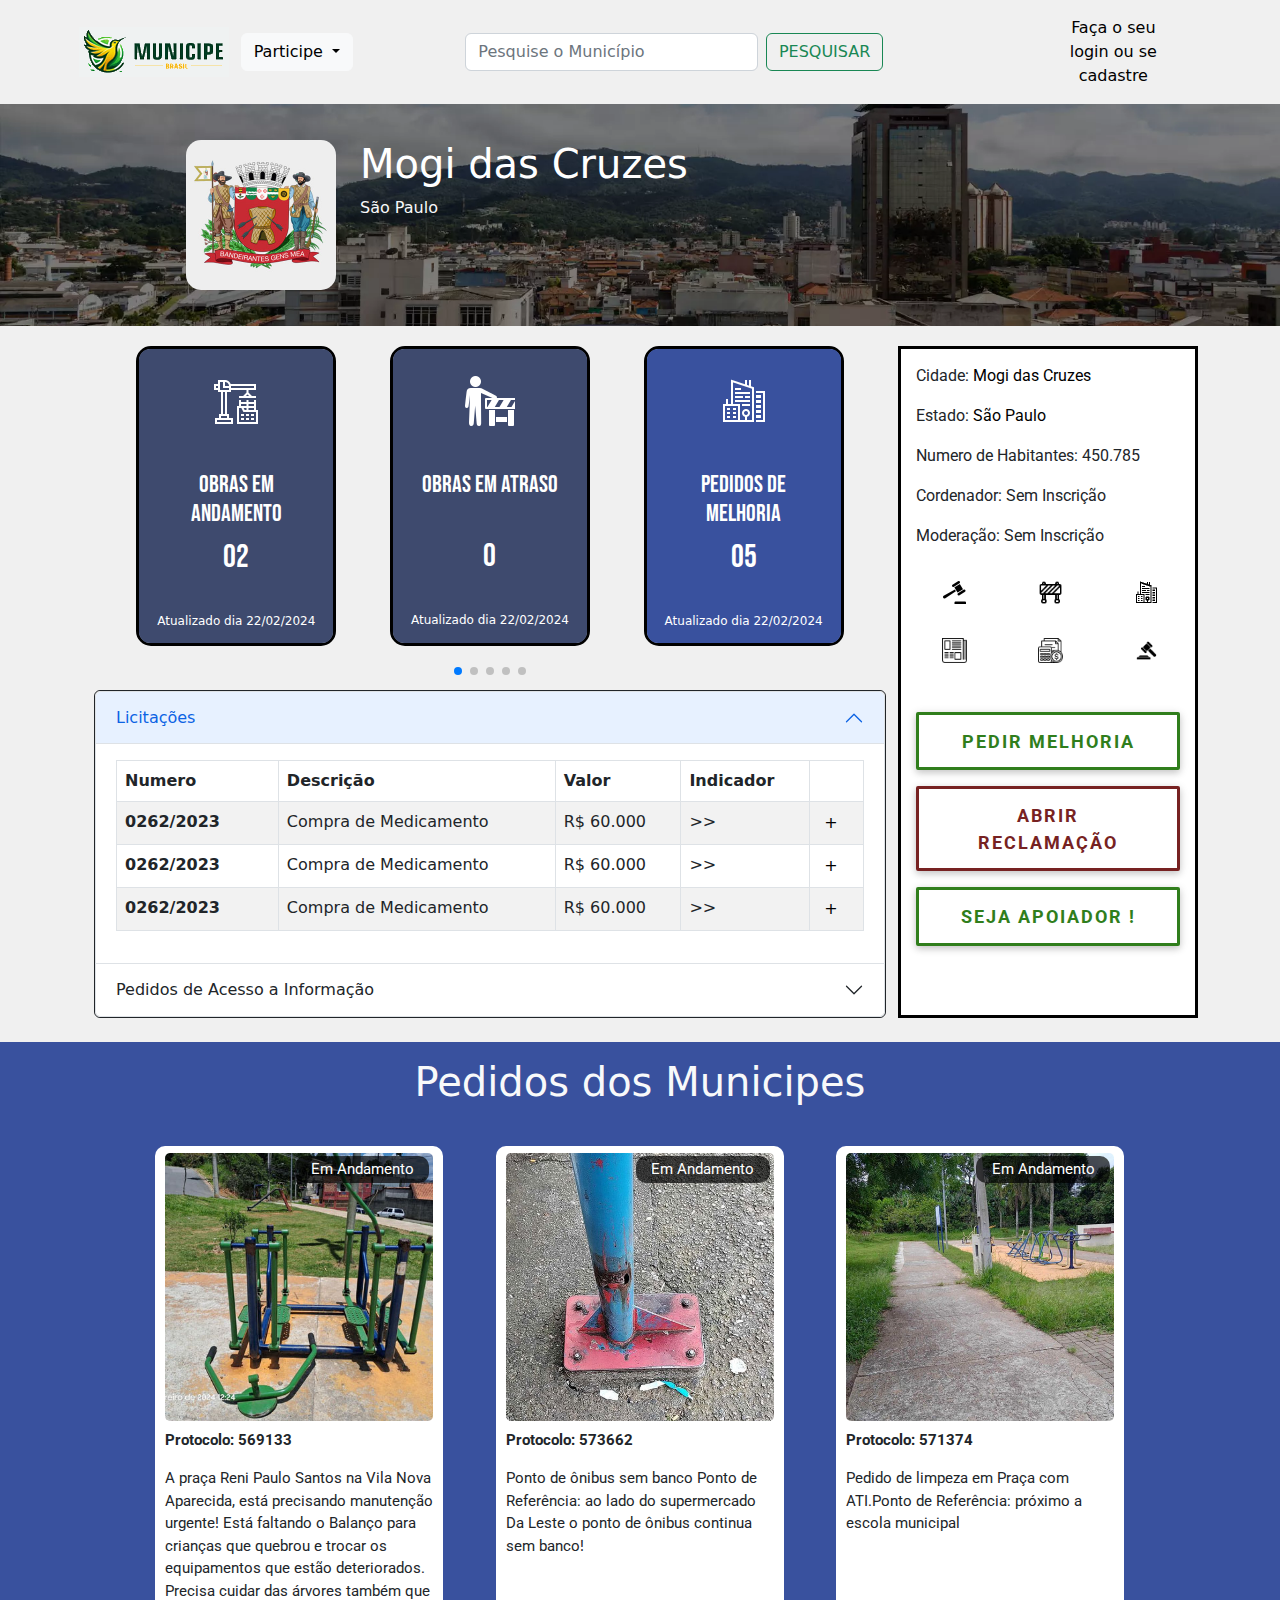
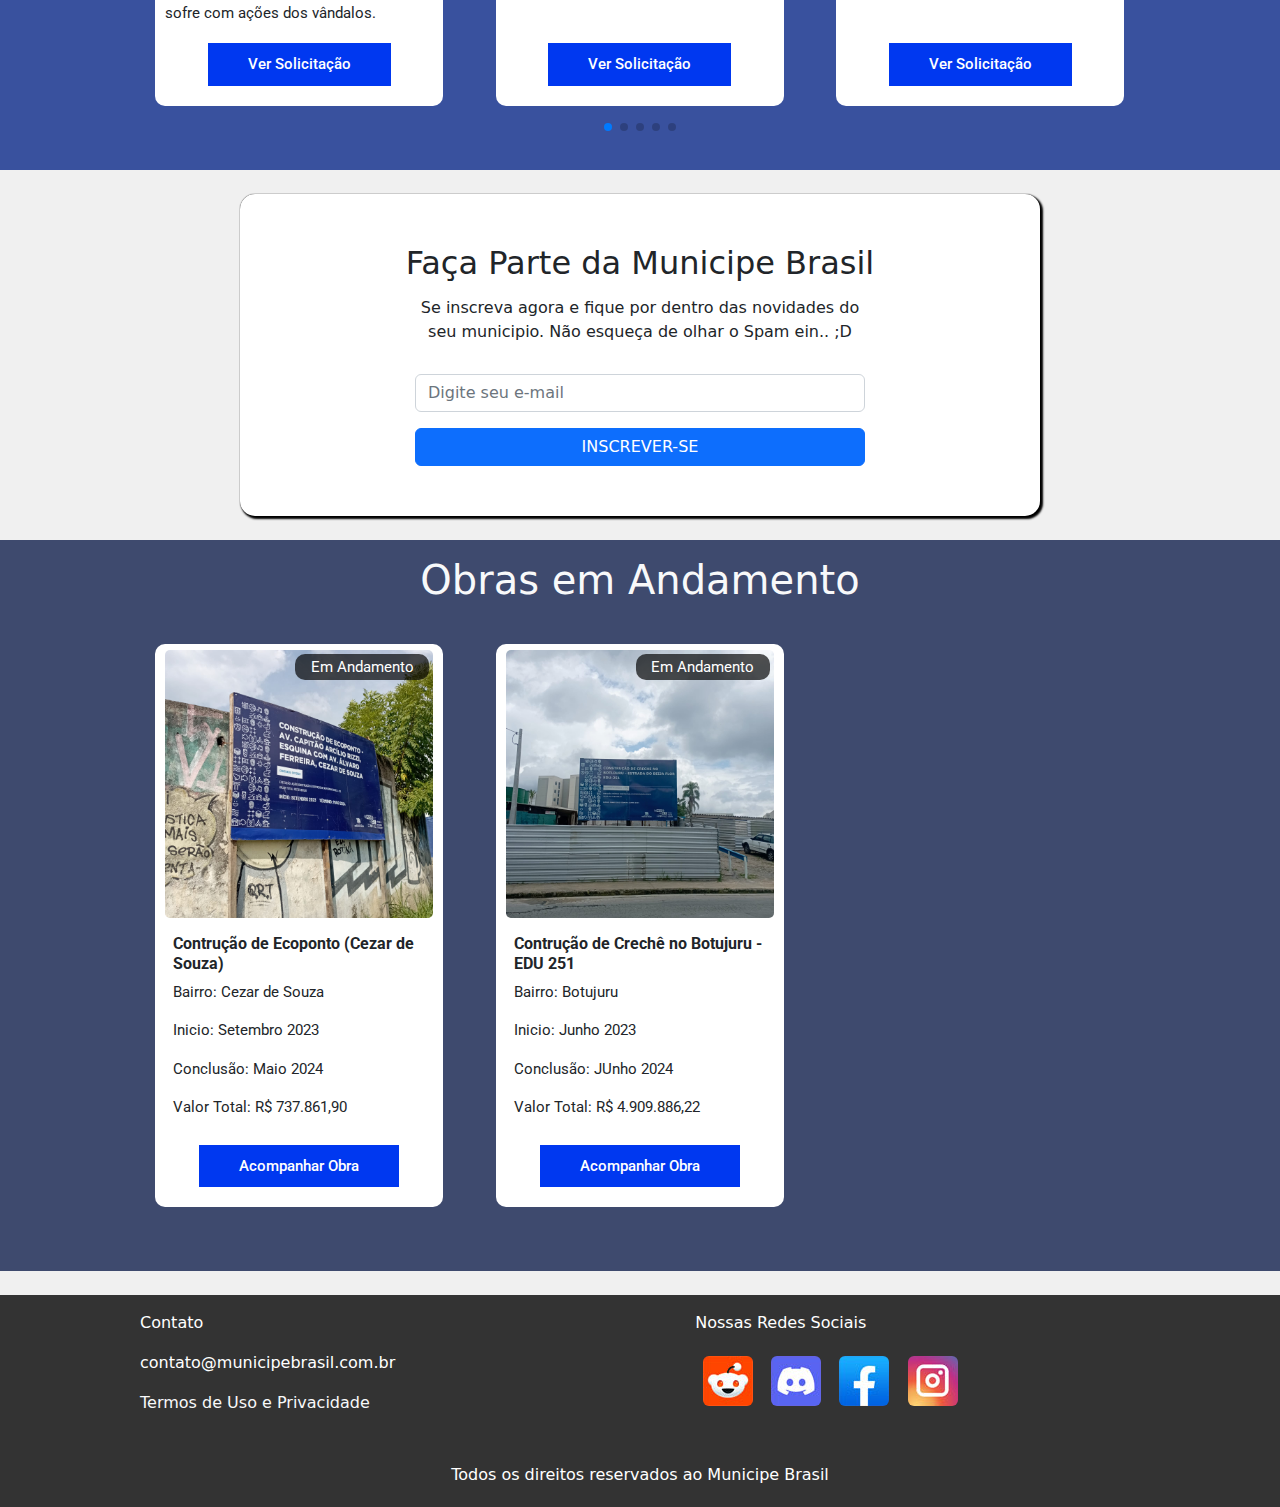
==== commit 23585313: "Pagina Obras e Melhorias" ====
--- a/Index.html
+++ b/Index.html
@@ -46,30 +46,39 @@
       </div>
       <div class="col flex_row me-2 align-items-center">
         <!-- <div>
-          <img src="IMG/Icones/user.png" alt="">
-        </div> -->
+            <img src="IMG/Icones/user.png" alt="">
+          </div> -->
         <div class="desaparecer_mobile">
           <a href="" class="text-decoration-none">
             <p class="flex_row ajuste_faca_login_desktop">Faça o seu login ou se cadastre</p>
           </a>
         </div>
         <div id="menuMobile" class="desaparecer_desktop">
-          <input type="checkbox"/>
+          <input type="checkbox" />
           <span></span>
           <span></span>
           <span></span>
-          <ul id="menuArea">
+          <ul id="menuArea"> <!--Não preencher links-->
             <h3 class="mt-3 fw-bold">Mogi das Cruzes</h3>
             <li><a href="#">Todas Licitações</a></li>
-            <li><a href="#">Obras e Projetos</a></li>
-            <li><a href="#">Pedidos dos Municipes</a></li>
+            <li><a href="TodasObras.html">Obras e Projetos</a></li>
+            <li><a href="TodasMelhorias.html">Pedidos dos Municipes</a></li>
             <li><a href="#">Acesso a informação</a></li>
-            <br>
-            <div class="">
-            <button type="button" class="btn btn-success pe-3 ps-3">Pedir Melhoria </button>
-            <button type="button" class="btn btn-danger mt-3 pe-2 ps-2">Abrir Reclamação</button>
-            <button type="button" class="btn btn-success mt-3 pe-3 ps-3">Seja Apoiador!</button>
-            </div>
+            <a href="" class="text-decoration-none">
+              <div class="menuArea_btn_full_green mt-3">
+                <p>Pedir Melhoria</p>
+              </div>
+            </a>
+            <a href="" class="text-decoration-none">
+              <div class="menuArea_btn_full_red">
+                <p>Abrir Reclamação</p>
+              </div>
+            </a>
+            <a href="" class="text-decoration-none">
+              <div class="menuArea_btn_full_green">
+                <p>Seja Apoiador</p>
+              </div>
+            </a>
           </ul>
         </div>
       </div>
@@ -346,7 +355,7 @@
             </a>
           </div>
           <div class="col">
-            <a href="#" target="_blank">
+            <a href="TodasObras.html" target="">
               <button title="Obras e Projetos da Cidade">
                 <span class="btn_coluna_informacao_icone">
                   <img src="IMG/Icones/obras-rodoviarias.png" alt="">
@@ -355,7 +364,7 @@
             </a>
           </div>
           <div class="col">
-            <a href="#">
+            <a href="TodasMelhorias.html">
               <button title="Pedidos de Melhoria">
                 <span class="btn_coluna_informacao_icone">
                   <img src="IMG/Icones/pedido-melhoria-black.png" alt="">
--- a/CSS/style.css
+++ b/CSS/style.css
@@ -5,6 +5,7 @@
 html {
   height: 100%;
   background-color: #f0f0f0;
+  width: 100%;
 }
 
 .background_black {
@@ -77,6 +78,11 @@
 
 .max_widht_1000px {
   max-width: 1000px;
+}
+
+
+.max_widht_700px {
+  max-width: 750px;
 }
 
 .largura_responsiva_unica {
@@ -442,6 +448,8 @@
   height: 150px;
 }
 
+/* CSS Responsavel pelo Menu Celuar */
+
 #menuMobile {
   flex-direction: column;
   position: fixed;
@@ -535,6 +543,43 @@
   transform: none;
 }
 
+.menuArea_btn_full_green {
+  background: #307e1c;
+  color: #ffffff;
+  font-size: 1.2em;
+  margin-left: -30px;  
+}
+
+.menuArea_btn_full_green:hover {
+  background: #225714;
+}
+
+.menuArea_btn_full_green p {
+  padding: 10px;
+  margin-left: 15px;
+}
+
+.menuArea_btn_full_red {
+  background: #9c2525;
+  color: #ffffff;
+  font-size: 1.2em;
+  margin-left: -30px;
+  text-decoration: none;
+}
+
+.menuArea_btn_full_red p {
+  padding: 10px;
+  margin-left: 15px;
+  text-decoration: none;
+}
+
+.menuArea_btn_full_red:hover {
+  background: #571717;
+}
+
+
+/* CSS Responsavel pelo Menu Celuar */
+
 @media (max-width: 1000px) {
   .responsive_navbar form input {
     display: none;
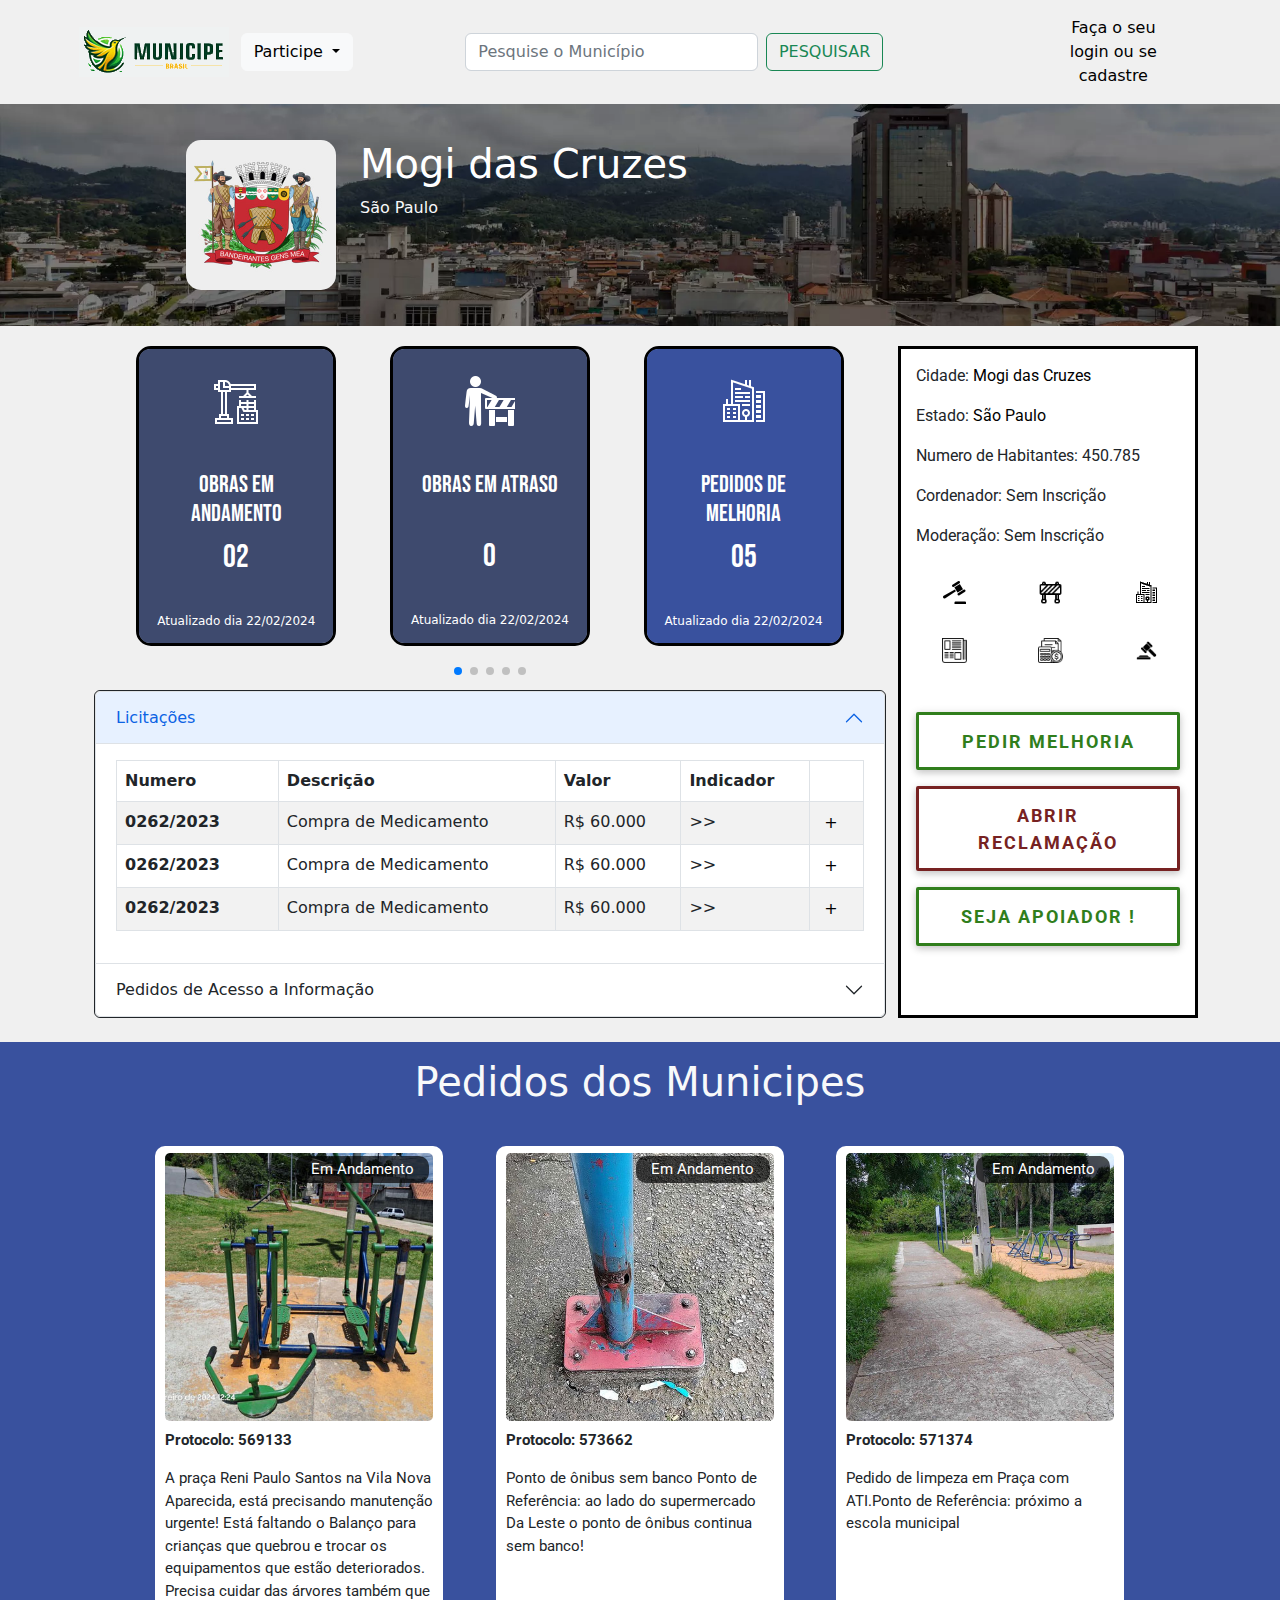
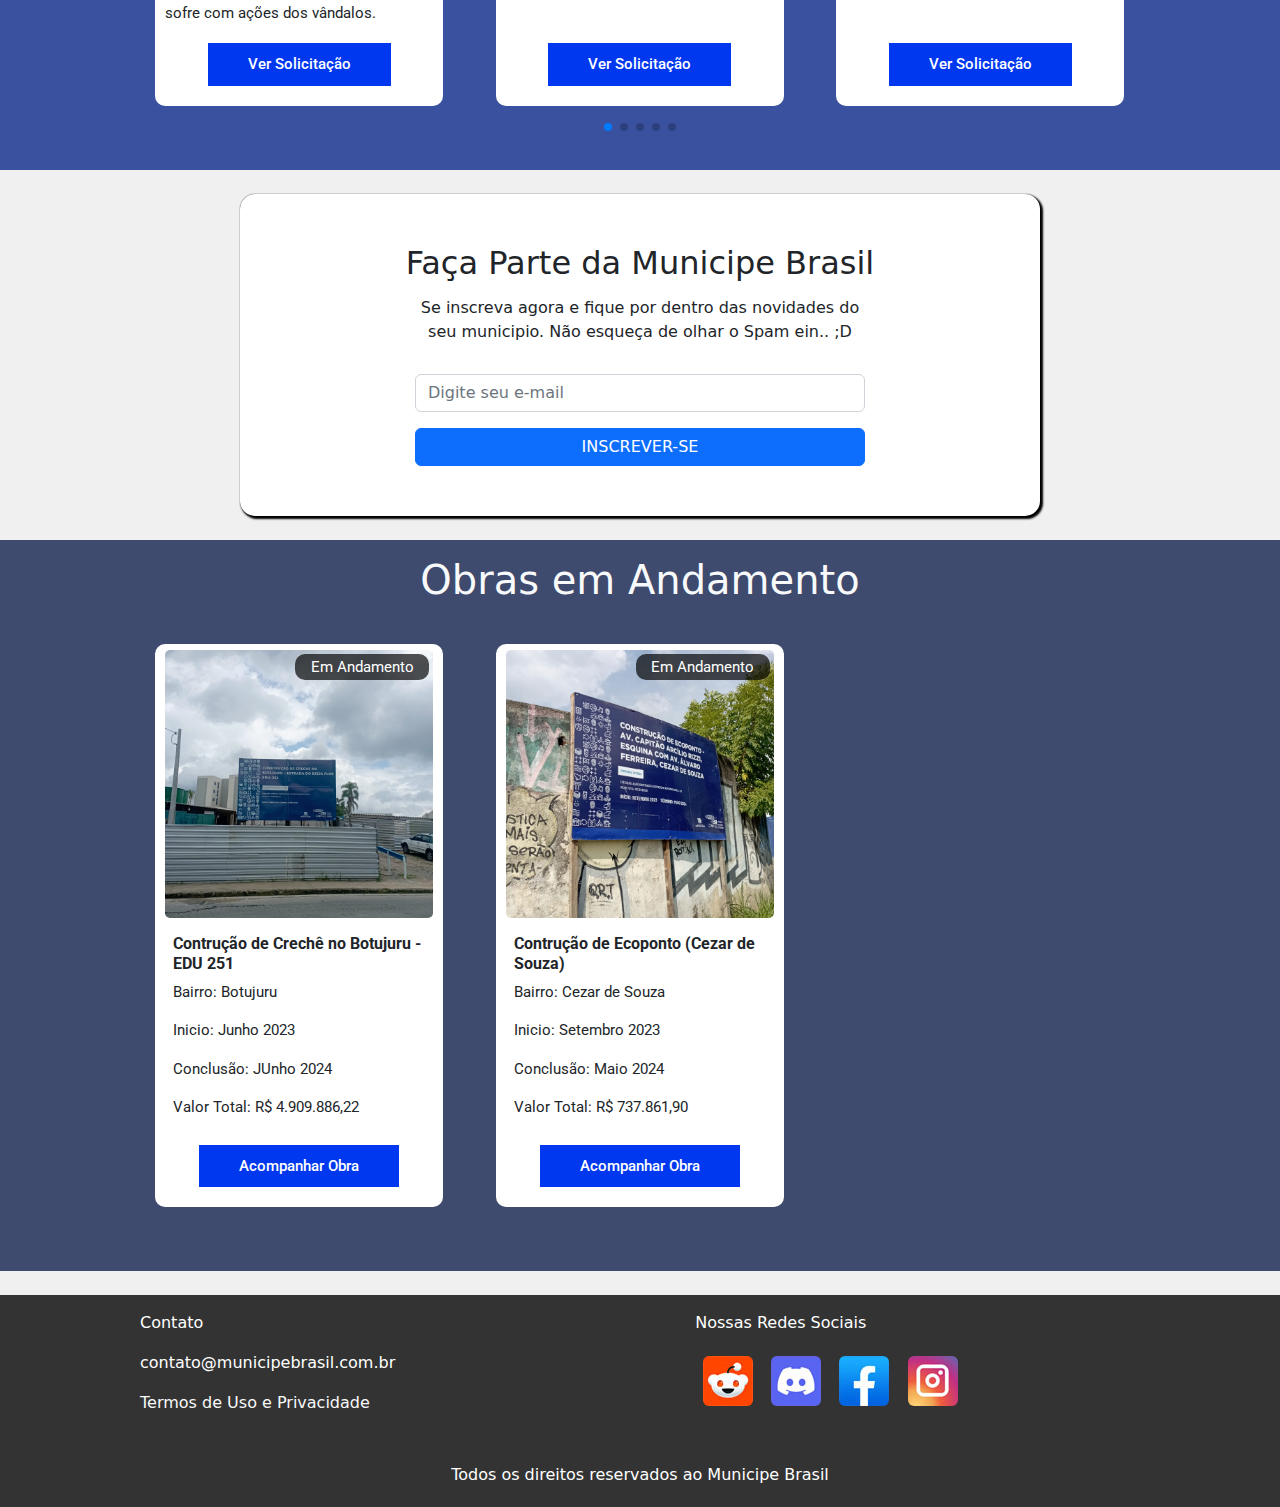
==== commit 86fd1fd7: "Pagina Todas Licitações" ====
--- a/Index.html
+++ b/Index.html
@@ -46,8 +46,8 @@
       </div>
       <div class="col flex_row me-2 align-items-center">
         <!-- <div>
-            <img src="IMG/Icones/user.png" alt="">
-          </div> -->
+              <img src="IMG/Icones/user.png" alt="">
+            </div> -->
         <div class="desaparecer_mobile">
           <a href="" class="text-decoration-none">
             <p class="flex_row ajuste_faca_login_desktop">Faça o seu login ou se cadastre</p>
@@ -60,7 +60,7 @@
           <span></span>
           <ul id="menuArea"> <!--Não preencher links-->
             <h3 class="mt-3 fw-bold">Mogi das Cruzes</h3>
-            <li><a href="#">Todas Licitações</a></li>
+            <li><a href="TodasLicitacao.html">Todas Licitações</a></li>
             <li><a href="TodasObras.html">Obras e Projetos</a></li>
             <li><a href="TodasMelhorias.html">Pedidos dos Municipes</a></li>
             <li><a href="#">Acesso a informação</a></li>
@@ -346,7 +346,7 @@
         <p>Moderação: Sem Inscrição</p>
         <div class="row text-center">
           <div class="col">
-            <a href="Licitacao.html">
+            <a href="TodasLicitacao.html">
               <button title="Licitação">
                 <span class="btn_coluna_informacao_icone">
                   <img src="IMG/Icones/martelo-licitacao.png" alt="">
@@ -393,7 +393,7 @@
             </a>
           </div>
           <div class="col">
-            <a href="#" target="_blank">
+            <a href="https://licitacao-mgcon.mogidascruzes.sp.gov.br/" target="_blank">
               <button title="Licitação Mogi das Cruzes (Link Externo)">
                 <span class="btn_coluna_informacao_icone">
                   <img src="IMG/Icones/martelo-licitacao-5.png" alt="">
